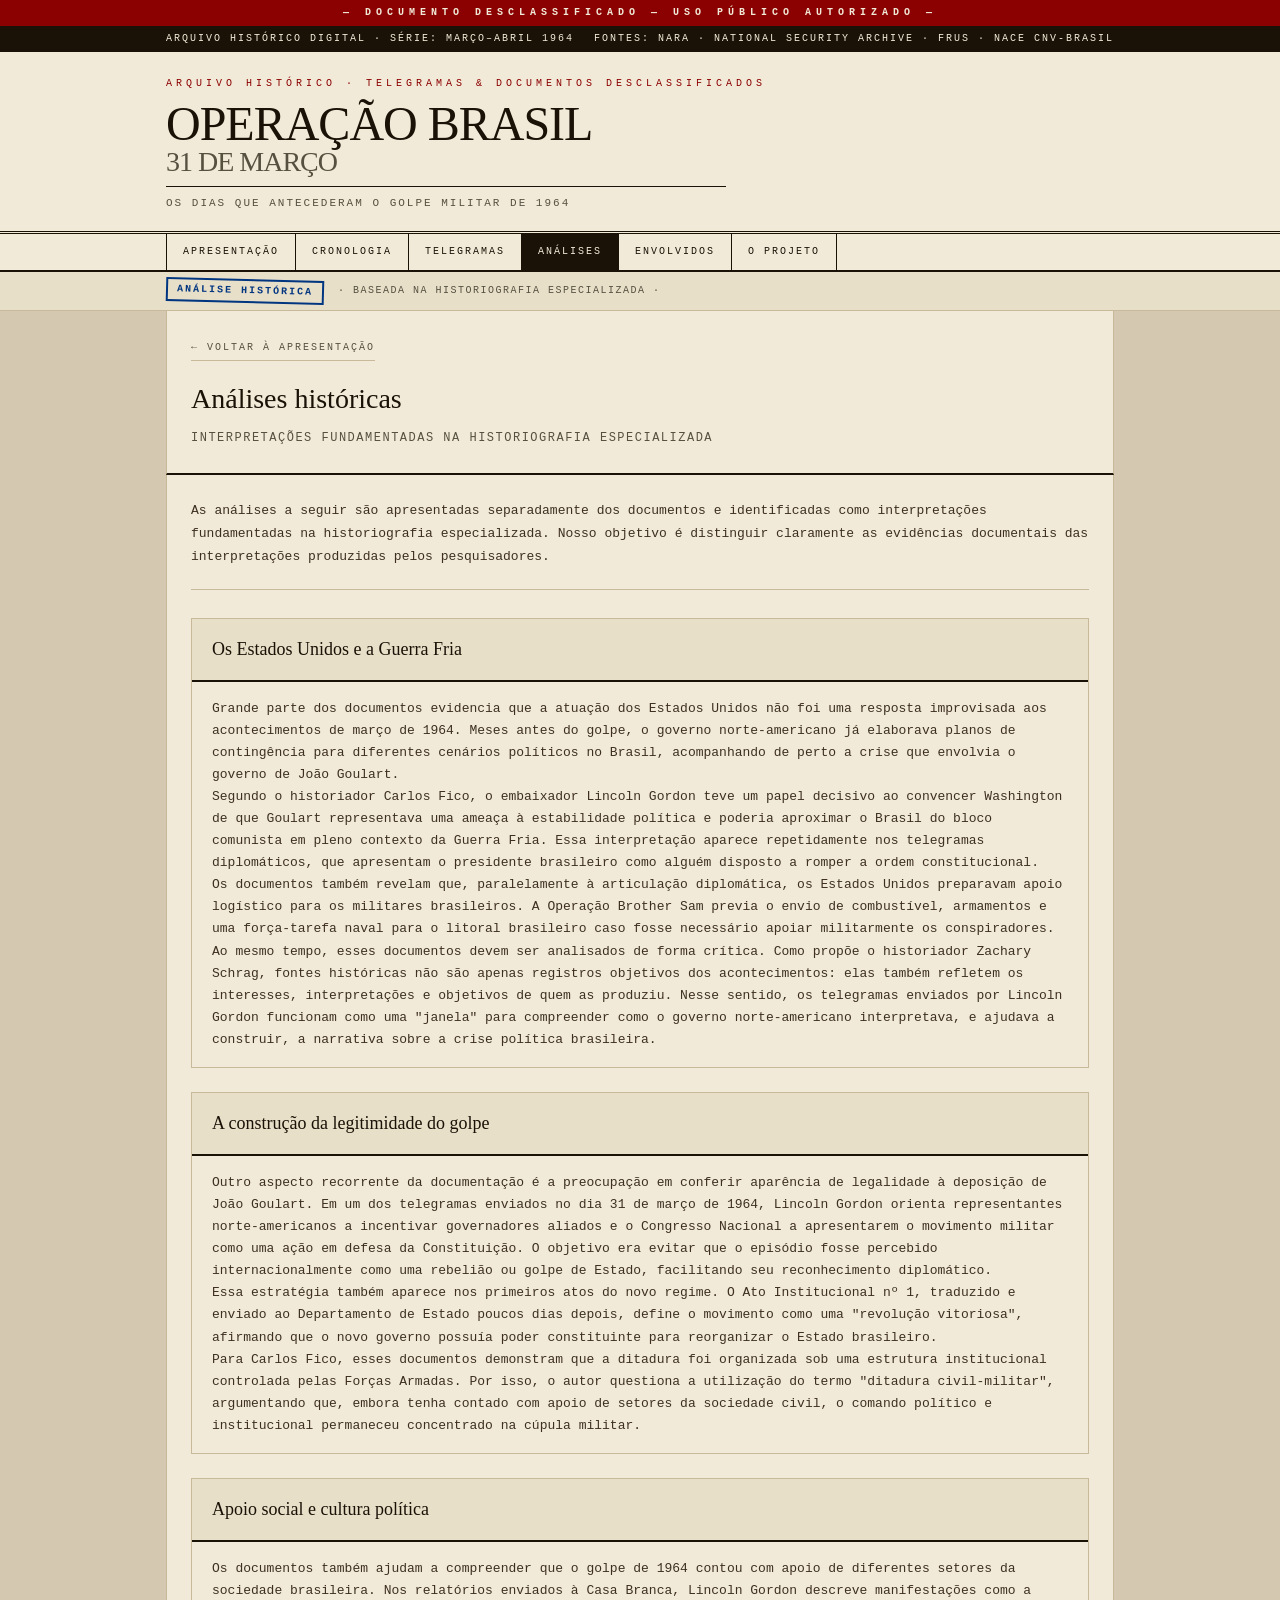
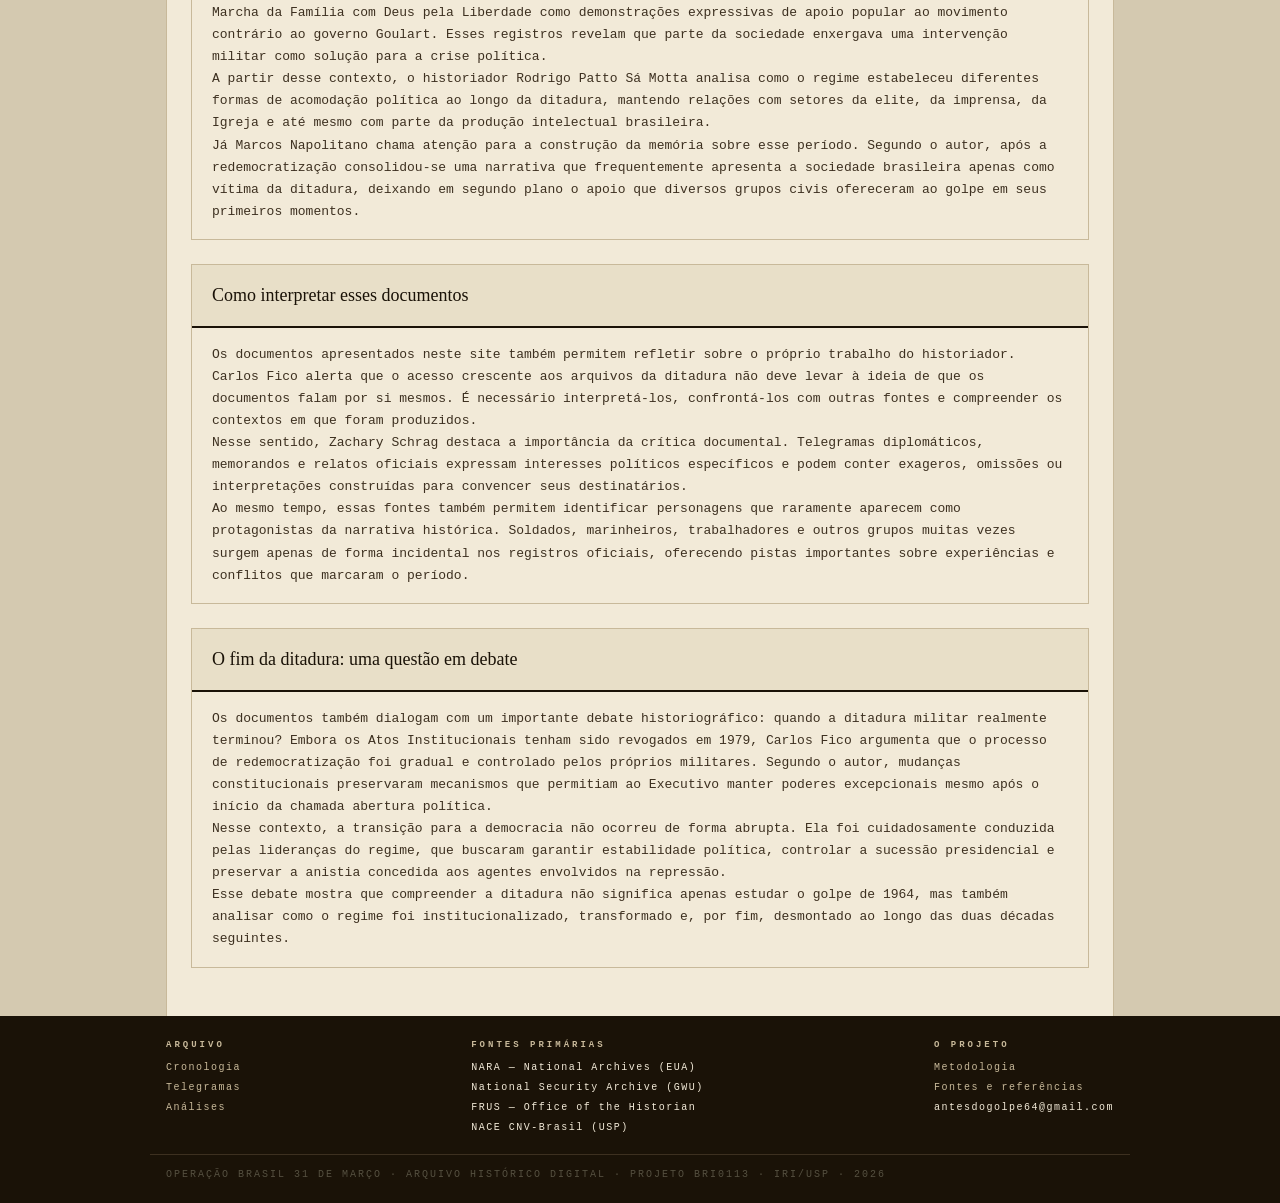
==== pages/analises.html @ 2d63143a "Add files via upload" ====
<!DOCTYPE html>
<html lang="pt-BR">
<head>
  <meta charset="UTF-8">
  <meta name="viewport" content="width=device-width, initial-scale=1.0">
  <title>Análises · Operação Brasil 31 de Março</title>
  <link rel="stylesheet" href="../css/style.css">
</head>
<body>
<div class="classify-bar">— documento desclassificado — uso público autorizado —</div>
<div class="meta-bar"><div class="container"><span>ARQUIVO HISTÓRICO DIGITAL · SÉRIE: MARÇO–ABRIL 1964</span><span>FONTES: NARA · NATIONAL SECURITY ARCHIVE · FRUS · NACE CNV-BRASIL</span></div></div>
<header class="site-header">
  <div class="container">
    <div class="header-left">
      <div class="header-eyebrow">arquivo histórico · telegramas & documentos desclassificados</div>
      <div class="site-title">OPERAÇÃO BRASIL <span>31 DE MARÇO</span></div>
      <div class="site-subtitle">OS DIAS QUE ANTECEDERAM O GOLPE MILITAR DE 1964</div>
    </div>
  </div>
</header>
<nav class="site-nav">
  <div class="container">
    <a class="nav-item" href="../index.html">Apresentação</a>
    <a class="nav-item" href="cronologia.html">Cronologia</a>
    <a class="nav-item" href="telegramas.html">Telegramas</a>
    <a class="nav-item active" href="analises.html">Análises</a>
    <a class="nav-item" href="envolvidos.html">Envolvidos</a>
    <a class="nav-item" href="sobre.html">O Projeto</a>
  </div>
</nav>
<div class="stamp-row"><div class="container"><span class="stamp azul">ANÁLISE HISTÓRICA</span><span>· BASEADA NA HISTORIOGRAFIA ESPECIALIZADA ·</span></div></div>

<div class="container">
  <div class="page-header">
    <a class="back-link" href="../index.html">← Voltar à apresentação</a>
    <h1 style="font-family:Georgia,serif;font-size:28px;font-weight:normal;margin-bottom:8px;">Análises históricas</h1>
    <p style="font-size:12px;color:var(--cinza);letter-spacing:1.5px;">INTERPRETAÇÕES FUNDAMENTADAS NA HISTORIOGRAFIA ESPECIALIZADA</p>
  </div>
  <div class="page-content">
    <p style="font-size:13px;line-height:1.8;color:var(--tinta-suave);margin-bottom:28px;border-bottom:1px solid var(--papel-borda);padding-bottom:20px;">As análises a seguir são apresentadas separadamente dos documentos e identificadas como interpretações fundamentadas na historiografia especializada. Nosso objetivo é distinguir claramente as evidências documentais das interpretações produzidas pelos pesquisadores.</p>

    <div class="telegrama-doc">
      <div class="telegrama-doc-header">
        <div style="font-family:Georgia,serif;font-size:18px;">Os Estados Unidos e a Guerra Fria</div>
      </div>
      <div class="telegrama-doc-analysis" style="border-top:none;">
        <p>Grande parte dos documentos evidencia que a atuação dos Estados Unidos não foi uma resposta improvisada aos acontecimentos de março de 1964. Meses antes do golpe, o governo norte-americano já elaborava planos de contingência para diferentes cenários políticos no Brasil, acompanhando de perto a crise que envolvia o governo de João Goulart.</p>
        <p>Segundo o historiador Carlos Fico, o embaixador Lincoln Gordon teve um papel decisivo ao convencer Washington de que Goulart representava uma ameaça à estabilidade política e poderia aproximar o Brasil do bloco comunista em pleno contexto da Guerra Fria. Essa interpretação aparece repetidamente nos telegramas diplomáticos, que apresentam o presidente brasileiro como alguém disposto a romper a ordem constitucional.</p>
        <p>Os documentos também revelam que, paralelamente à articulação diplomática, os Estados Unidos preparavam apoio logístico para os militares brasileiros. A Operação Brother Sam previa o envio de combustível, armamentos e uma força-tarefa naval para o litoral brasileiro caso fosse necessário apoiar militarmente os conspiradores.</p>
        <p>Ao mesmo tempo, esses documentos devem ser analisados de forma crítica. Como propõe o historiador Zachary Schrag, fontes históricas não são apenas registros objetivos dos acontecimentos: elas também refletem os interesses, interpretações e objetivos de quem as produziu. Nesse sentido, os telegramas enviados por Lincoln Gordon funcionam como uma "janela" para compreender como o governo norte-americano interpretava, e ajudava a construir, a narrativa sobre a crise política brasileira.</p>
      </div>
    </div>

    <div class="telegrama-doc">
      <div class="telegrama-doc-header">
        <div style="font-family:Georgia,serif;font-size:18px;">A construção da legitimidade do golpe</div>
      </div>
      <div class="telegrama-doc-analysis" style="border-top:none;">
        <p>Outro aspecto recorrente da documentação é a preocupação em conferir aparência de legalidade à deposição de João Goulart. Em um dos telegramas enviados no dia 31 de março de 1964, Lincoln Gordon orienta representantes norte-americanos a incentivar governadores aliados e o Congresso Nacional a apresentarem o movimento militar como uma ação em defesa da Constituição. O objetivo era evitar que o episódio fosse percebido internacionalmente como uma rebelião ou golpe de Estado, facilitando seu reconhecimento diplomático.</p>
        <p>Essa estratégia também aparece nos primeiros atos do novo regime. O Ato Institucional nº 1, traduzido e enviado ao Departamento de Estado poucos dias depois, define o movimento como uma "revolução vitoriosa", afirmando que o novo governo possuía poder constituinte para reorganizar o Estado brasileiro.</p>
        <p>Para Carlos Fico, esses documentos demonstram que a ditadura foi organizada sob uma estrutura institucional controlada pelas Forças Armadas. Por isso, o autor questiona a utilização do termo "ditadura civil-militar", argumentando que, embora tenha contado com apoio de setores da sociedade civil, o comando político e institucional permaneceu concentrado na cúpula militar.</p>
      </div>
    </div>

    <div class="telegrama-doc">
      <div class="telegrama-doc-header">
        <div style="font-family:Georgia,serif;font-size:18px;">Apoio social e cultura política</div>
      </div>
      <div class="telegrama-doc-analysis" style="border-top:none;">
        <p>Os documentos também ajudam a compreender que o golpe de 1964 contou com apoio de diferentes setores da sociedade brasileira. Nos relatórios enviados à Casa Branca, Lincoln Gordon descreve manifestações como a Marcha da Família com Deus pela Liberdade como demonstrações expressivas de apoio popular ao movimento contrário ao governo Goulart. Esses registros revelam que parte da sociedade enxergava uma intervenção militar como solução para a crise política.</p>
        <p>A partir desse contexto, o historiador Rodrigo Patto Sá Motta analisa como o regime estabeleceu diferentes formas de acomodação política ao longo da ditadura, mantendo relações com setores da elite, da imprensa, da Igreja e até mesmo com parte da produção intelectual brasileira.</p>
        <p>Já Marcos Napolitano chama atenção para a construção da memória sobre esse período. Segundo o autor, após a redemocratização consolidou-se uma narrativa que frequentemente apresenta a sociedade brasileira apenas como vítima da ditadura, deixando em segundo plano o apoio que diversos grupos civis ofereceram ao golpe em seus primeiros momentos.</p>
      </div>
    </div>

    <div class="telegrama-doc">
      <div class="telegrama-doc-header">
        <div style="font-family:Georgia,serif;font-size:18px;">Como interpretar esses documentos</div>
      </div>
      <div class="telegrama-doc-analysis" style="border-top:none;">
        <p>Os documentos apresentados neste site também permitem refletir sobre o próprio trabalho do historiador. Carlos Fico alerta que o acesso crescente aos arquivos da ditadura não deve levar à ideia de que os documentos falam por si mesmos. É necessário interpretá-los, confrontá-los com outras fontes e compreender os contextos em que foram produzidos.</p>
        <p>Nesse sentido, Zachary Schrag destaca a importância da crítica documental. Telegramas diplomáticos, memorandos e relatos oficiais expressam interesses políticos específicos e podem conter exageros, omissões ou interpretações construídas para convencer seus destinatários.</p>
        <p>Ao mesmo tempo, essas fontes também permitem identificar personagens que raramente aparecem como protagonistas da narrativa histórica. Soldados, marinheiros, trabalhadores e outros grupos muitas vezes surgem apenas de forma incidental nos registros oficiais, oferecendo pistas importantes sobre experiências e conflitos que marcaram o período.</p>
      </div>
    </div>

    <div class="telegrama-doc">
      <div class="telegrama-doc-header">
        <div style="font-family:Georgia,serif;font-size:18px;">O fim da ditadura: uma questão em debate</div>
      </div>
      <div class="telegrama-doc-analysis" style="border-top:none;">
        <p>Os documentos também dialogam com um importante debate historiográfico: quando a ditadura militar realmente terminou? Embora os Atos Institucionais tenham sido revogados em 1979, Carlos Fico argumenta que o processo de redemocratização foi gradual e controlado pelos próprios militares. Segundo o autor, mudanças constitucionais preservaram mecanismos que permitiam ao Executivo manter poderes excepcionais mesmo após o início da chamada abertura política.</p>
        <p>Nesse contexto, a transição para a democracia não ocorreu de forma abrupta. Ela foi cuidadosamente conduzida pelas lideranças do regime, que buscaram garantir estabilidade política, controlar a sucessão presidencial e preservar a anistia concedida aos agentes envolvidos na repressão.</p>
        <p>Esse debate mostra que compreender a ditadura não significa apenas estudar o golpe de 1964, mas também analisar como o regime foi institucionalizado, transformado e, por fim, desmontado ao longo das duas décadas seguintes.</p>
      </div>
    </div>

  </div>
</div>

<footer class="site-footer">
  <div class="container">
    <div class="footer-col"><strong>Arquivo</strong><a href="cronologia.html">Cronologia</a><br><a href="telegramas.html">Telegramas</a><br><a href="analises.html">Análises</a></div>
    <div class="footer-col"><strong>Fontes primárias</strong>NARA — National Archives (EUA)<br>National Security Archive (GWU)<br>FRUS — Office of the Historian<br>NACE CNV-Brasil (USP)</div>
    <div class="footer-col"><strong>O Projeto</strong><a href="sobre.html">Metodologia</a><br><a href="sobre.html">Fontes e referências</a><br>antesdogolpe64@gmail.com</div>
  </div>
  <div class="footer-bottom container">OPERAÇÃO BRASIL 31 DE MARÇO · ARQUIVO HISTÓRICO DIGITAL · PROJETO BRI0113 · IRI/USP · 2026</div>
</footer>
</body>
</html>
---- css/style.css ----
/* Fontes do sistema — funcionam offline */

*, *::before, *::after { box-sizing: border-box; margin: 0; padding: 0; }

:root {
  --papel: #f2ead8;
  --papel-escuro: #e8dfc8;
  --papel-borda: #c8b99a;
  --tinta: #1a1207;
  --tinta-suave: #3d3020;
  --vermelho: #8b0000;
  --azul: #003580;
  --verde: #1a4a1a;
  --cinza: #555040;
}

html { scroll-behavior: smooth; }

body {
  font-family: 'Courier New', 'Courier New', monospace;
  background: #d4c9b0;
  color: var(--tinta);
  font-size: 15px;
  line-height: 1.6;
}

a { color: inherit; text-decoration: none; }
a:hover { text-decoration: underline; }

/* ── LAYOUT ── */
.container { max-width: 980px; margin: 0 auto; padding: 0 16px; }

/* ── CLASSIFY BAR ── */
.classify-bar {
  background: var(--vermelho);
  color: var(--papel);
  text-align: center;
  font-size: 10px;
  letter-spacing: 5px;
  text-transform: uppercase;
  padding: 5px;
  font-weight: 700;
}

/* ── TOP META BAR ── */
.meta-bar {
  background: var(--tinta);
  color: var(--papel);
  padding: 5px 0;
  font-size: 10px;
  letter-spacing: 2px;
}
.meta-bar .container {
  display: flex;
  justify-content: space-between;
  align-items: center;
}
.meta-bar a { color: var(--papel-borda); }
.meta-bar a:hover { color: var(--papel); text-decoration: none; }

/* ── HEADER ── */
.site-header {
  background: var(--papel);
  border-bottom: 3px double var(--tinta);
  padding: 24px 0 18px;
}
.site-header .container {
  display: flex;
  align-items: flex-end;
  justify-content: space-between;
  gap: 24px;
}
.header-left { flex: 1; }
.header-eyebrow {
  font-size: 10px;
  letter-spacing: 4px;
  text-transform: uppercase;
  color: var(--vermelho);
  margin-bottom: 8px;
}
.site-title {
  font-family: Georgia, serif;
  font-size: 48px;
  font-weight: normal;
  line-height: 1.0;
  letter-spacing: -1px;
  color: var(--tinta);
}
.site-title span { display: block; font-size: 28px; color: var(--cinza); }
.site-subtitle {
  margin-top: 10px;
  font-size: 11px;
  letter-spacing: 2px;
  color: var(--cinza);
  border-top: 1px solid var(--tinta);
  padding-top: 8px;
  max-width: 560px;
}
.header-right {
  text-align: right;
  font-size: 10px;
  letter-spacing: 1.5px;
  color: var(--cinza);
  line-height: 1.8;
}

/* ── NAV ── */
.site-nav {
  background: var(--papel);
  border-bottom: 2px solid var(--tinta);
  position: sticky;
  top: 0;
  z-index: 100;
}
.site-nav .container { display: flex; align-items: stretch; }
.nav-item {
  padding: 10px 16px;
  font-size: 10px;
  letter-spacing: 2px;
  text-transform: uppercase;
  border-right: 1px solid var(--tinta);
  color: var(--tinta);
  white-space: nowrap;
  transition: background 0.15s, color 0.15s;
  display: flex;
  align-items: center;
}
.nav-item:hover, .nav-item.active {
  background: var(--tinta);
  color: var(--papel);
  text-decoration: none;
}
.nav-item:first-child { border-left: 1px solid var(--tinta); }

/* ── STAMP ROW ── */
.stamp-row {
  background: var(--papel-escuro);
  border-bottom: 1px solid var(--papel-borda);
  padding: 7px 0;
}
.stamp-row .container {
  display: flex;
  align-items: center;
  gap: 14px;
  font-size: 10px;
  letter-spacing: 1.5px;
  color: var(--cinza);
  flex-wrap: wrap;
}
.stamp {
  border: 2px solid var(--vermelho);
  color: var(--vermelho);
  padding: 2px 9px;
  font-size: 10px;
  letter-spacing: 2px;
  font-weight: 700;
  transform: rotate(-2deg);
  display: inline-block;
  white-space: nowrap;
  flex-shrink: 0;
}
.stamp.azul {
  border-color: var(--azul);
  color: var(--azul);
  transform: rotate(1.5deg);
}

/* ── MAIN GRID ── */
.main-grid {
  background: var(--papel);
  display: grid;
  grid-template-columns: 1fr 300px;
  border-left: 1px solid var(--papel-borda);
  border-right: 1px solid var(--papel-borda);
}

/* ── HERO ── */
.hero {
  padding: 24px;
  border-bottom: 2px solid var(--tinta);
  border-right: 1px solid var(--papel-borda);
}
.hero-kicker {
  font-size: 10px;
  letter-spacing: 3px;
  text-transform: uppercase;
  color: var(--vermelho);
  margin-bottom: 8px;
}
.hero-hed {
  font-family: Georgia, serif;
  font-size: 26px;
  font-weight: normal;
  line-height: 1.2;
  color: var(--tinta);
  margin-bottom: 12px;
}
.hero-meta {
  display: flex;
  gap: 20px;
  font-size: 10px;
  letter-spacing: 1.5px;
  color: var(--cinza);
  border-top: 1px solid var(--papel-borda);
  border-bottom: 1px solid var(--papel-borda);
  padding: 7px 0;
  flex-wrap: wrap;
}
.hero-meta strong { color: var(--tinta); }
.redacted {
  background: var(--tinta);
  color: var(--tinta);
  border-radius: 2px;
  padding: 0 4px;
  user-select: none;
  font-size: 11px;
  cursor: not-allowed;
}
.hero-img {
  width: 100%;
  height: 200px;
  background: var(--papel-escuro);
  border: 1px solid var(--papel-borda);
  margin: 14px 0;
  display: flex;
  align-items: center;
  justify-content: center;
  font-size: 10px;
  letter-spacing: 2px;
  color: var(--cinza);
  text-transform: uppercase;
  position: relative;
  overflow: hidden;
}
.hero-img::after {
  content: '';
  position: absolute;
  inset: 0;
  background: repeating-linear-gradient(45deg, transparent, transparent 10px, rgba(0,0,0,0.02) 10px, rgba(0,0,0,0.02) 11px);
}
.hero-body {
  font-size: 14px;
  line-height: 1.7;
  color: var(--tinta-suave);
  margin-top: 12px;
  font-style: italic;
}
.hero-body p + p { margin-top: 10px; }
.read-more {
  display: inline-block;
  margin-top: 12px;
  font-size: 10px;
  letter-spacing: 2px;
  text-transform: uppercase;
  color: var(--vermelho);
  border-bottom: 1px solid var(--vermelho);
  padding-bottom: 1px;
}
.read-more:hover { text-decoration: none; color: var(--tinta); border-color: var(--tinta); }

/* ── ARTICLE LIST ── */
.article-list { border-right: 1px solid var(--papel-borda); }
.section-label {
  padding: 8px 24px;
  font-size: 9px;
  letter-spacing: 4px;
  text-transform: uppercase;
  color: var(--cinza);
  background: var(--papel-escuro);
  border-bottom: 1px solid var(--papel-borda);
  border-top: 1px solid var(--papel-borda);
}
.article-card {
  padding: 16px 24px;
  border-bottom: 1px solid var(--papel-borda);
  transition: background 0.1s;
  display: block;
}
.article-card:hover { background: var(--papel-escuro); text-decoration: none; }
.article-date {
  font-size: 10px;
  letter-spacing: 2px;
  color: var(--cinza);
  margin-bottom: 5px;
  text-transform: uppercase;
}
.article-hed {
  font-family: Georgia, serif;
  font-size: 16px;
  font-weight: normal;
  line-height: 1.3;
  color: var(--tinta);
  margin-bottom: 6px;
}
.article-deck {
  font-size: 12px;
  color: var(--tinta-suave);
  line-height: 1.5;
  margin-bottom: 8px;
}
.tag {
  display: inline-block;
  font-size: 9px;
  letter-spacing: 2px;
  text-transform: uppercase;
  border: 1px solid;
  padding: 2px 7px;
  margin-top: 2px;
}
.tag-telegrama { color: var(--vermelho); border-color: var(--vermelho); }
.tag-analise { color: var(--azul); border-color: var(--azul); }
.tag-cronologia { color: var(--verde); border-color: var(--verde); }
.tag-foto { color: #6b4c00; border-color: #6b4c00; }
.tag-documento { color: #4a0060; border-color: #4a0060; }

/* ── SIDEBAR ── */
.sidebar { padding: 0; background: var(--papel); }
.sidebar-block { padding: 16px; border-bottom: 1px solid var(--papel-borda); }
.sidebar-label {
  font-size: 9px;
  letter-spacing: 3px;
  text-transform: uppercase;
  color: var(--cinza);
  border-bottom: 1px solid var(--papel-borda);
  padding-bottom: 8px;
  margin-bottom: 10px;
}

/* Search */
.search-form { display: flex; }
.search-form input {
  flex: 1;
  font-family: 'Courier New', monospace;
  font-size: 11px;
  padding: 7px 10px;
  border: 1px solid var(--tinta);
  border-right: none;
  background: var(--papel);
  color: var(--tinta);
  outline: none;
  letter-spacing: 1px;
}
.search-form input:focus { background: #fff; }
.search-form button {
  font-family: 'Courier New', monospace;
  font-size: 10px;
  letter-spacing: 2px;
  padding: 7px 12px;
  border: 1px solid var(--tinta);
  background: var(--tinta);
  color: var(--papel);
  cursor: pointer;
  text-transform: uppercase;
}
.search-form button:hover { background: var(--vermelho); border-color: var(--vermelho); }

/* Timeline */
.tl-item {
  display: flex;
  gap: 10px;
  margin-bottom: 10px;
  font-size: 12px;
}
.tl-date {
  font-weight: 700;
  color: var(--vermelho);
  white-space: nowrap;
  font-size: 11px;
  min-width: 55px;
  padding-top: 1px;
}
.tl-text { color: var(--tinta-suave); line-height: 1.4; }

/* Doc items */
.doc-item {
  font-size: 11px;
  padding: 8px 0;
  border-bottom: 1px dashed var(--papel-borda);
  line-height: 1.5;
  color: var(--tinta-suave);
}
.doc-item:last-child { border-bottom: none; }
.doc-id {
  display: block;
  font-size: 10px;
  color: var(--vermelho);
  letter-spacing: 1.5px;
  margin-bottom: 2px;
  font-weight: 700;
}
.doc-item a:hover .doc-id { color: var(--tinta); }

/* Personagens */
.personagem-item {
  display: flex;
  gap: 10px;
  padding: 8px 0;
  border-bottom: 1px dashed var(--papel-borda);
  font-size: 12px;
  align-items: flex-start;
}
.personagem-item:last-child { border-bottom: none; }
.personagem-inicial {
  width: 36px;
  height: 36px;
  border: 1px solid var(--papel-borda);
  display: flex;
  align-items: center;
  justify-content: center;
  font-size: 13px;
  font-weight: 700;
  color: var(--cinza);
  flex-shrink: 0;
  background: var(--papel-escuro);
}
.personagem-nome { font-weight: 700; color: var(--tinta); font-size: 12px; }
.personagem-cargo { color: var(--cinza); font-size: 11px; }

/* ── FOOTER ── */
.site-footer {
  background: var(--tinta);
  color: var(--papel);
  padding: 20px 0;
  font-size: 10px;
  letter-spacing: 1.5px;
  margin-top: 0;
}
.site-footer .container {
  display: flex;
  justify-content: space-between;
  align-items: flex-start;
  gap: 24px;
  flex-wrap: wrap;
}
.footer-col { line-height: 2; }
.footer-col strong {
  display: block;
  margin-bottom: 4px;
  color: var(--papel-borda);
  letter-spacing: 3px;
  font-size: 9px;
  text-transform: uppercase;
}
.footer-col a { color: var(--papel-borda); }
.footer-col a:hover { color: var(--papel); text-decoration: none; }
.footer-bottom {
  border-top: 1px solid var(--tinta-suave);
  margin-top: 16px;
  padding-top: 12px;
  text-align: center;
  color: var(--cinza);
  font-size: 10px;
  letter-spacing: 2px;
}

/* ── PÁGINA INTERNA ── */
.page-header {
  background: var(--papel);
  border-bottom: 2px solid var(--tinta);
  border-left: 1px solid var(--papel-borda);
  border-right: 1px solid var(--papel-borda);
  padding: 24px;
}
.page-content {
  background: var(--papel);
  border-left: 1px solid var(--papel-borda);
  border-right: 1px solid var(--papel-borda);
  padding: 24px;
  min-height: 60vh;
}

/* ── TELEGRAMA PAGE ── */
.telegrama-doc {
  border: 1px solid var(--papel-borda);
  margin-bottom: 24px;
}
.telegrama-doc-header {
  background: var(--papel-escuro);
  border-bottom: 2px solid var(--tinta);
  padding: 16px 20px;
}
.telegrama-doc-grid {
  display: grid;
  grid-template-columns: 1fr 1fr;
  gap: 8px;
  font-size: 12px;
  margin-top: 10px;
}
.telegrama-doc-field strong {
  display: block;
  font-size: 9px;
  letter-spacing: 2px;
  text-transform: uppercase;
  color: var(--cinza);
  margin-bottom: 2px;
}
.telegrama-doc-body {
  padding: 20px;
  font-size: 13px;
  line-height: 1.8;
  white-space: pre-wrap;
  border-bottom: 1px solid var(--papel-borda);
}
.telegrama-doc-analysis {
  padding: 16px 20px;
  font-size: 13px;
  line-height: 1.7;
  color: var(--tinta-suave);
  border-top: 2px solid var(--tinta);
}
.telegrama-doc-analysis h3 {
  font-family: Georgia, serif;
  font-size: 15px;
  font-weight: normal;
  margin-bottom: 10px;
  color: var(--tinta);
}

/* ── CRONOLOGIA PAGE ── */
.cronologia-entry {
  display: grid;
  grid-template-columns: 120px 1fr;
  gap: 0;
  border-bottom: 1px solid var(--papel-borda);
}
.cronologia-entry:last-child { border-bottom: none; }
.cronologia-data {
  padding: 16px;
  border-right: 2px solid var(--vermelho);
  font-size: 11px;
  font-weight: 700;
  color: var(--vermelho);
  letter-spacing: 1.5px;
  line-height: 1.5;
}
.cronologia-data span {
  display: block;
  font-weight: normal;
  color: var(--cinza);
  font-size: 10px;
}
.cronologia-content { padding: 16px; }
.cronologia-content h3 {
  font-family: Georgia, serif;
  font-size: 17px;
  font-weight: normal;
  margin-bottom: 6px;
}
.cronologia-content p { font-size: 13px; color: var(--tinta-suave); line-height: 1.6; }
.cronologia-content .tag { margin-top: 8px; }

/* ── BACK LINK ── */
.back-link {
  display: inline-block;
  font-size: 10px;
  letter-spacing: 2px;
  text-transform: uppercase;
  color: var(--cinza);
  margin-bottom: 16px;
  padding: 4px 0;
  border-bottom: 1px solid var(--papel-borda);
}
.back-link:hover { color: var(--tinta); border-color: var(--tinta); text-decoration: none; }

/* ── RESPONSIVE ── */
@media (max-width: 720px) {
  .main-grid { grid-template-columns: 1fr; }
  .sidebar { border-top: 2px solid var(--tinta); }
  .site-title { font-size: 34px; }
  .site-title span { font-size: 22px; }
  .header-right { display: none; }
  .nav-item { padding: 10px 10px; font-size: 9px; letter-spacing: 1px; }
  .hero-hed { font-size: 20px; }
  .meta-bar .container { flex-direction: column; gap: 4px; text-align: center; }
  .site-footer .container { flex-direction: column; }
  .cronologia-entry { grid-template-columns: 90px 1fr; }
  .telegrama-doc-grid { grid-template-columns: 1fr; }
  .site-header .container { flex-direction: column; }
}
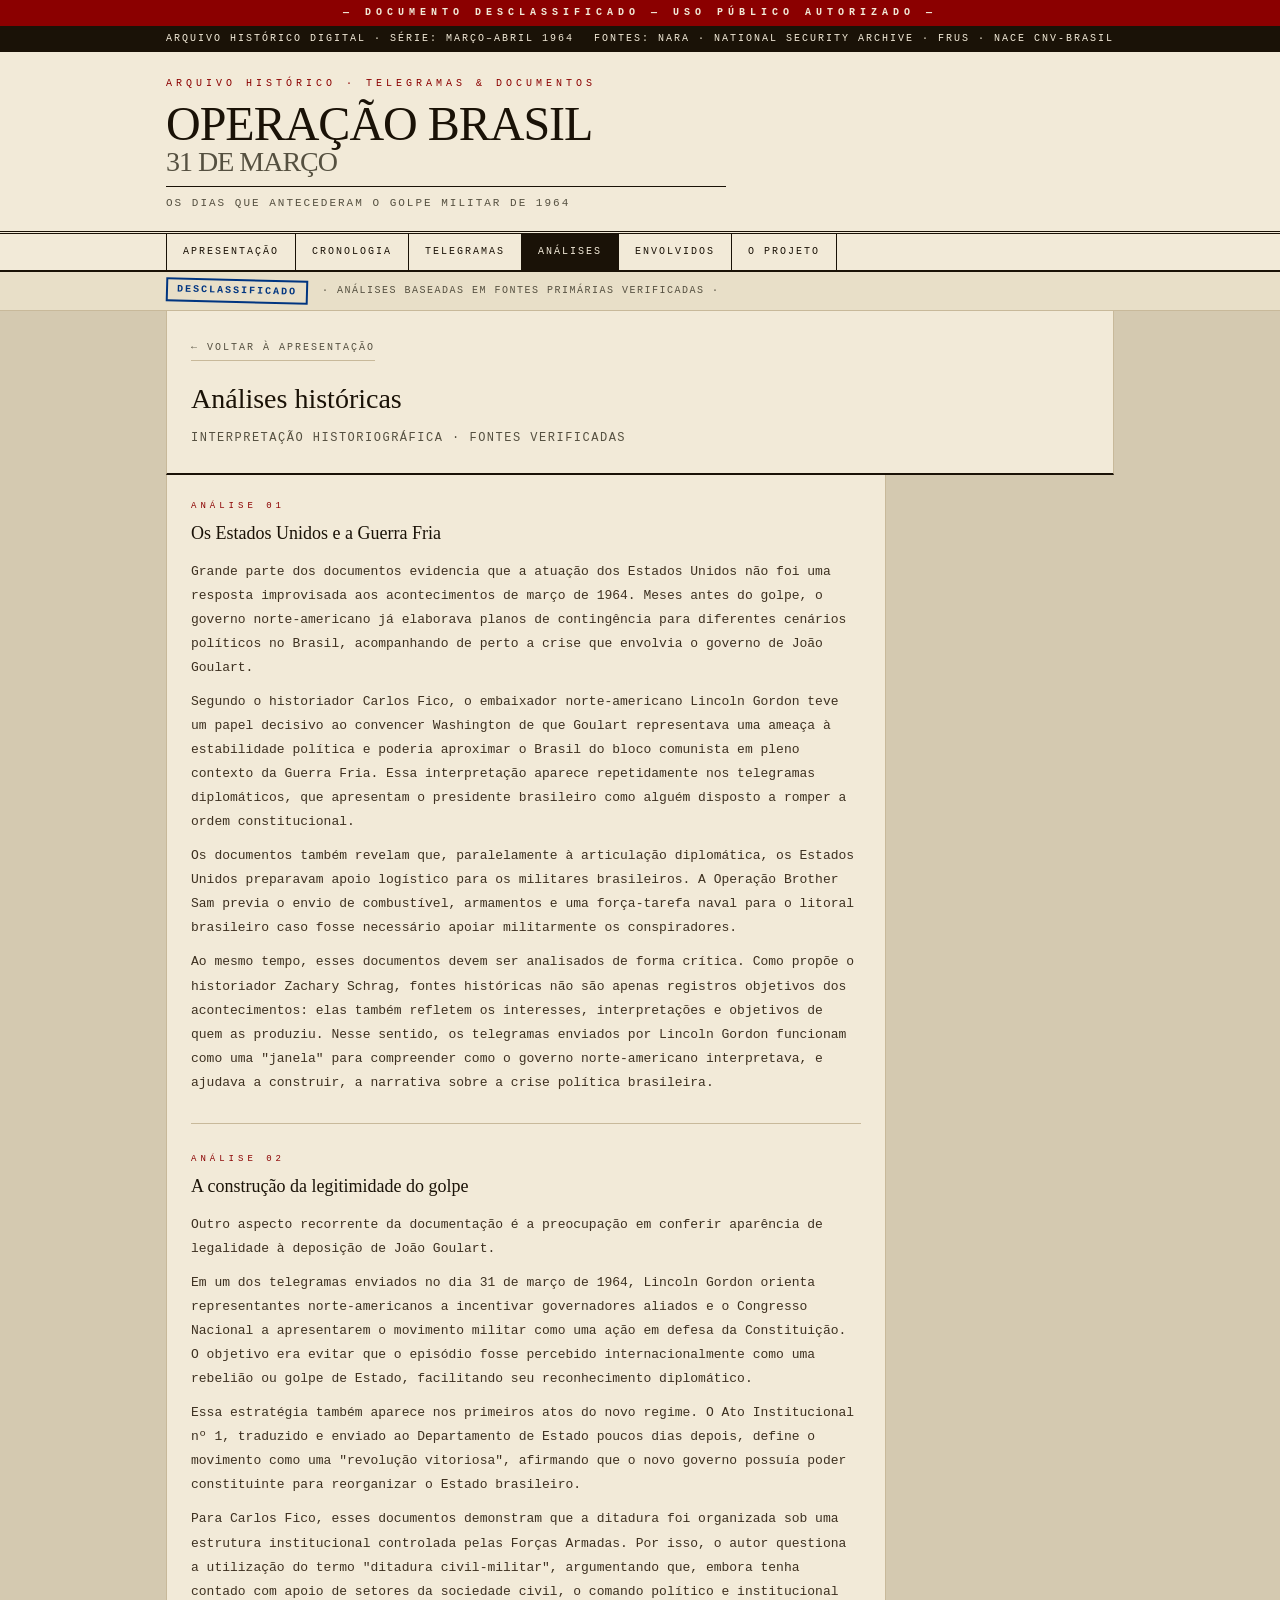
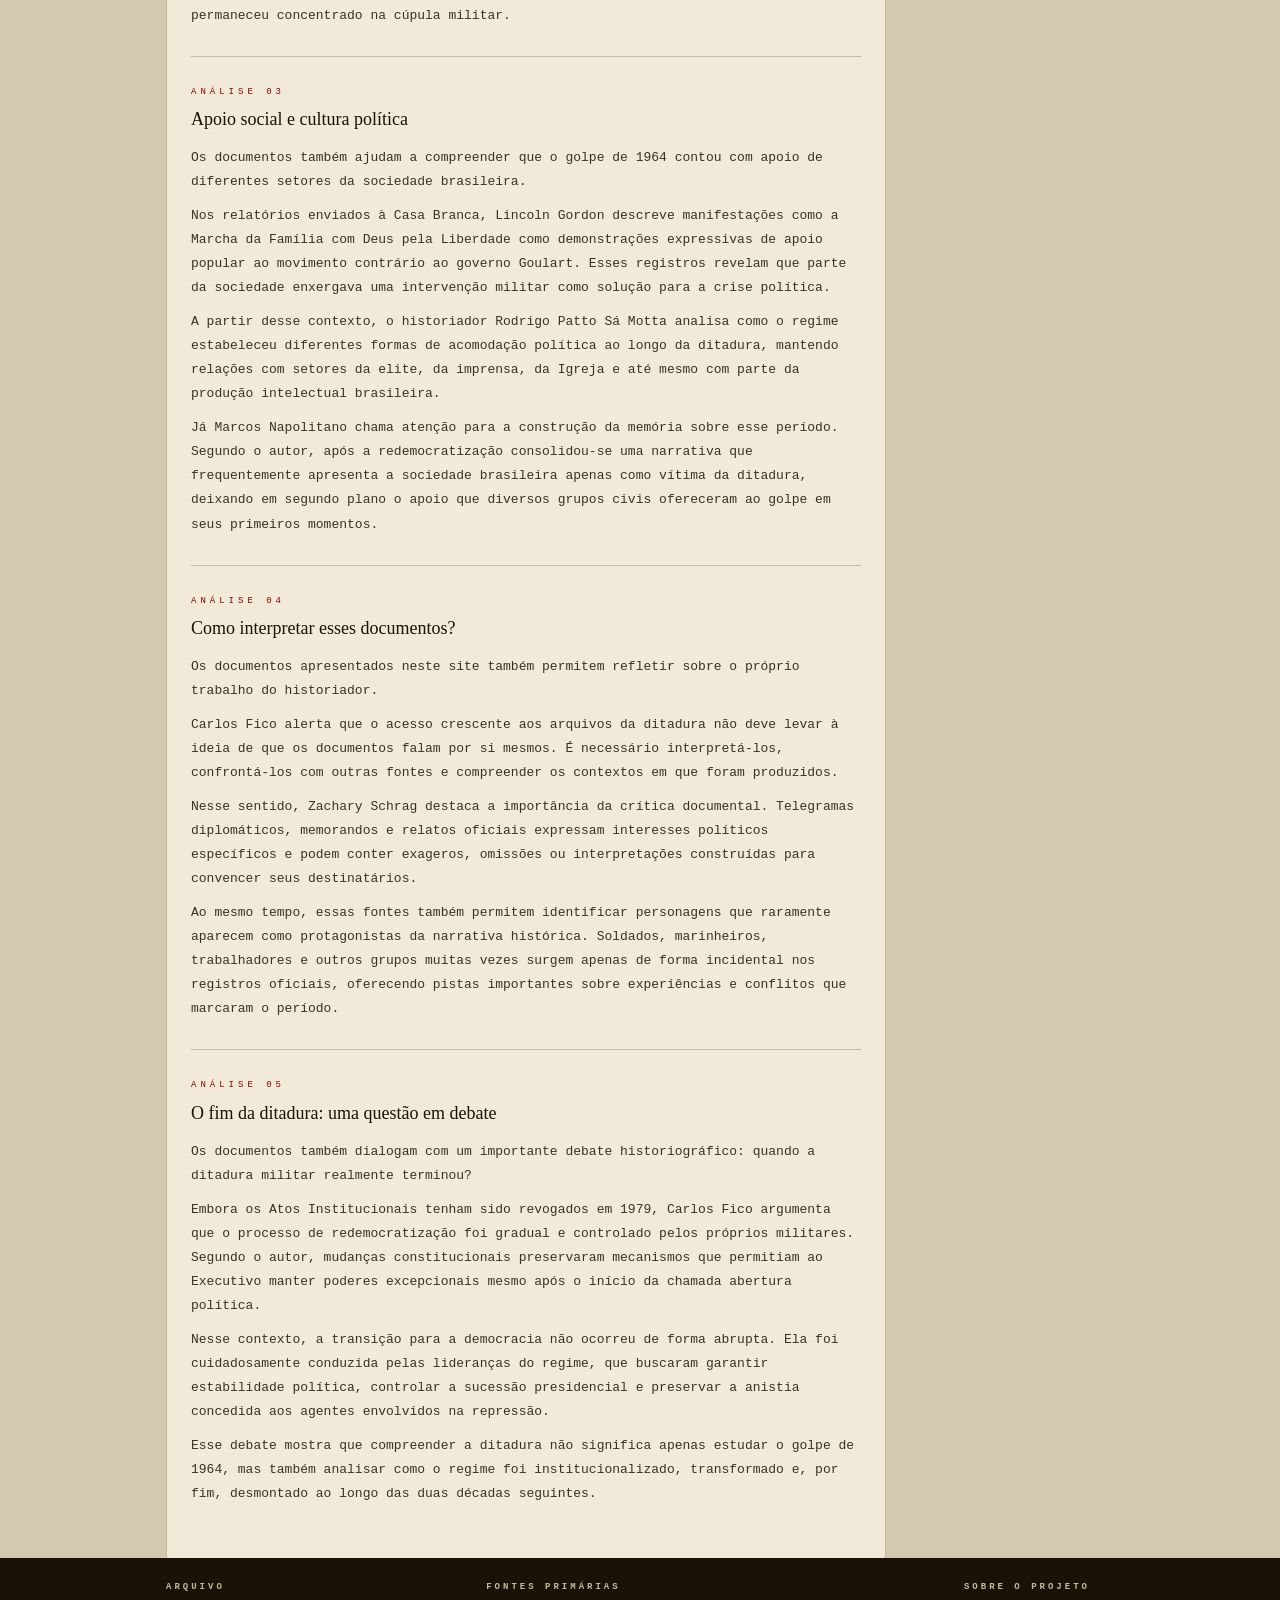
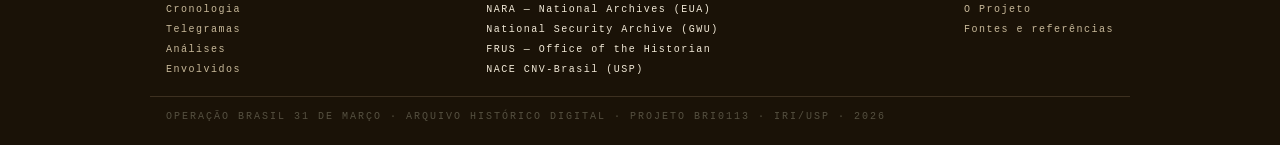
==== commit 8bc16341: "Add files via upload" ====
--- a/pages/analises.html
+++ b/pages/analises.html
@@ -7,17 +7,25 @@
   <link rel="stylesheet" href="../css/style.css">
 </head>
 <body>
+
 <div class="classify-bar">— documento desclassificado — uso público autorizado —</div>
-<div class="meta-bar"><div class="container"><span>ARQUIVO HISTÓRICO DIGITAL · SÉRIE: MARÇO–ABRIL 1964</span><span>FONTES: NARA · NATIONAL SECURITY ARCHIVE · FRUS · NACE CNV-BRASIL</span></div></div>
+<div class="meta-bar">
+  <div class="container">
+    <span>ARQUIVO HISTÓRICO DIGITAL · SÉRIE: MARÇO–ABRIL 1964</span>
+    <span>FONTES: NARA · NATIONAL SECURITY ARCHIVE · FRUS · NACE CNV-BRASIL</span>
+  </div>
+</div>
+
 <header class="site-header">
   <div class="container">
     <div class="header-left">
-      <div class="header-eyebrow">arquivo histórico · telegramas & documentos desclassificados</div>
+      <div class="header-eyebrow">arquivo histórico · telegramas & documentos</div>
       <div class="site-title">OPERAÇÃO BRASIL <span>31 DE MARÇO</span></div>
       <div class="site-subtitle">OS DIAS QUE ANTECEDERAM O GOLPE MILITAR DE 1964</div>
     </div>
   </div>
 </header>
+
 <nav class="site-nav">
   <div class="container">
     <a class="nav-item" href="../index.html">Apresentação</a>
@@ -28,71 +36,66 @@
     <a class="nav-item" href="sobre.html">O Projeto</a>
   </div>
 </nav>
-<div class="stamp-row"><div class="container"><span class="stamp azul">ANÁLISE HISTÓRICA</span><span>· BASEADA NA HISTORIOGRAFIA ESPECIALIZADA ·</span></div></div>
+
+<div class="stamp-row">
+  <div class="container">
+    <span class="stamp azul">DESCLASSIFICADO</span>
+    <span>· ANÁLISES BASEADAS EM FONTES PRIMÁRIAS VERIFICADAS ·</span>
+  </div>
+</div>
 
 <div class="container">
   <div class="page-header">
     <a class="back-link" href="../index.html">← Voltar à apresentação</a>
-    <h1 style="font-family:Georgia,serif;font-size:28px;font-weight:normal;margin-bottom:8px;">Análises históricas</h1>
-    <p style="font-size:12px;color:var(--cinza);letter-spacing:1.5px;">INTERPRETAÇÕES FUNDAMENTADAS NA HISTORIOGRAFIA ESPECIALIZADA</p>
+    <h1 style="font-family:Georgia,serif; font-size:28px; font-weight:normal; margin-bottom:8px;">Análises históricas</h1>
+    <p style="font-size:12px; color:var(--cinza); letter-spacing:1.5px;">INTERPRETAÇÃO HISTORIOGRÁFICA · FONTES VERIFICADAS</p>
   </div>
-  <div class="page-content">
-    <p style="font-size:13px;line-height:1.8;color:var(--tinta-suave);margin-bottom:28px;border-bottom:1px solid var(--papel-borda);padding-bottom:20px;">As análises a seguir são apresentadas separadamente dos documentos e identificadas como interpretações fundamentadas na historiografia especializada. Nosso objetivo é distinguir claramente as evidências documentais das interpretações produzidas pelos pesquisadores.</p>
 
-    <div class="telegrama-doc">
-      <div class="telegrama-doc-header">
-        <div style="font-family:Georgia,serif;font-size:18px;">Os Estados Unidos e a Guerra Fria</div>
-      </div>
-      <div class="telegrama-doc-analysis" style="border-top:none;">
-        <p>Grande parte dos documentos evidencia que a atuação dos Estados Unidos não foi uma resposta improvisada aos acontecimentos de março de 1964. Meses antes do golpe, o governo norte-americano já elaborava planos de contingência para diferentes cenários políticos no Brasil, acompanhando de perto a crise que envolvia o governo de João Goulart.</p>
-        <p>Segundo o historiador Carlos Fico, o embaixador Lincoln Gordon teve um papel decisivo ao convencer Washington de que Goulart representava uma ameaça à estabilidade política e poderia aproximar o Brasil do bloco comunista em pleno contexto da Guerra Fria. Essa interpretação aparece repetidamente nos telegramas diplomáticos, que apresentam o presidente brasileiro como alguém disposto a romper a ordem constitucional.</p>
-        <p>Os documentos também revelam que, paralelamente à articulação diplomática, os Estados Unidos preparavam apoio logístico para os militares brasileiros. A Operação Brother Sam previa o envio de combustível, armamentos e uma força-tarefa naval para o litoral brasileiro caso fosse necessário apoiar militarmente os conspiradores.</p>
-        <p>Ao mesmo tempo, esses documentos devem ser analisados de forma crítica. Como propõe o historiador Zachary Schrag, fontes históricas não são apenas registros objetivos dos acontecimentos: elas também refletem os interesses, interpretações e objetivos de quem as produziu. Nesse sentido, os telegramas enviados por Lincoln Gordon funcionam como uma "janela" para compreender como o governo norte-americano interpretava, e ajudava a construir, a narrativa sobre a crise política brasileira.</p>
-      </div>
+  <div class="page-content" style="max-width:720px;">
+
+    <div class="sobre-section">
+      <div class="sobre-section-label">Análise 01</div>
+      <h2>Os Estados Unidos e a Guerra Fria</h2>
+      <p>Grande parte dos documentos evidencia que a atuação dos Estados Unidos não foi uma resposta improvisada aos acontecimentos de março de 1964. Meses antes do golpe, o governo norte-americano já elaborava planos de contingência para diferentes cenários políticos no Brasil, acompanhando de perto a crise que envolvia o governo de João Goulart.</p>
+      <p>Segundo o historiador Carlos Fico, o embaixador norte-americano Lincoln Gordon teve um papel decisivo ao convencer Washington de que Goulart representava uma ameaça à estabilidade política e poderia aproximar o Brasil do bloco comunista em pleno contexto da Guerra Fria. Essa interpretação aparece repetidamente nos telegramas diplomáticos, que apresentam o presidente brasileiro como alguém disposto a romper a ordem constitucional.</p>
+      <p>Os documentos também revelam que, paralelamente à articulação diplomática, os Estados Unidos preparavam apoio logístico para os militares brasileiros. A Operação Brother Sam previa o envio de combustível, armamentos e uma força-tarefa naval para o litoral brasileiro caso fosse necessário apoiar militarmente os conspiradores.</p>
+      <p>Ao mesmo tempo, esses documentos devem ser analisados de forma crítica. Como propõe o historiador Zachary Schrag, fontes históricas não são apenas registros objetivos dos acontecimentos: elas também refletem os interesses, interpretações e objetivos de quem as produziu. Nesse sentido, os telegramas enviados por Lincoln Gordon funcionam como uma "janela" para compreender como o governo norte-americano interpretava, e ajudava a construir, a narrativa sobre a crise política brasileira.</p>
     </div>
 
-    <div class="telegrama-doc">
-      <div class="telegrama-doc-header">
-        <div style="font-family:Georgia,serif;font-size:18px;">A construção da legitimidade do golpe</div>
-      </div>
-      <div class="telegrama-doc-analysis" style="border-top:none;">
-        <p>Outro aspecto recorrente da documentação é a preocupação em conferir aparência de legalidade à deposição de João Goulart. Em um dos telegramas enviados no dia 31 de março de 1964, Lincoln Gordon orienta representantes norte-americanos a incentivar governadores aliados e o Congresso Nacional a apresentarem o movimento militar como uma ação em defesa da Constituição. O objetivo era evitar que o episódio fosse percebido internacionalmente como uma rebelião ou golpe de Estado, facilitando seu reconhecimento diplomático.</p>
-        <p>Essa estratégia também aparece nos primeiros atos do novo regime. O Ato Institucional nº 1, traduzido e enviado ao Departamento de Estado poucos dias depois, define o movimento como uma "revolução vitoriosa", afirmando que o novo governo possuía poder constituinte para reorganizar o Estado brasileiro.</p>
-        <p>Para Carlos Fico, esses documentos demonstram que a ditadura foi organizada sob uma estrutura institucional controlada pelas Forças Armadas. Por isso, o autor questiona a utilização do termo "ditadura civil-militar", argumentando que, embora tenha contado com apoio de setores da sociedade civil, o comando político e institucional permaneceu concentrado na cúpula militar.</p>
-      </div>
+    <div class="sobre-section">
+      <div class="sobre-section-label">Análise 02</div>
+      <h2>A construção da legitimidade do golpe</h2>
+      <p>Outro aspecto recorrente da documentação é a preocupação em conferir aparência de legalidade à deposição de João Goulart.</p>
+      <p>Em um dos telegramas enviados no dia 31 de março de 1964, Lincoln Gordon orienta representantes norte-americanos a incentivar governadores aliados e o Congresso Nacional a apresentarem o movimento militar como uma ação em defesa da Constituição. O objetivo era evitar que o episódio fosse percebido internacionalmente como uma rebelião ou golpe de Estado, facilitando seu reconhecimento diplomático.</p>
+      <p>Essa estratégia também aparece nos primeiros atos do novo regime. O Ato Institucional nº 1, traduzido e enviado ao Departamento de Estado poucos dias depois, define o movimento como uma "revolução vitoriosa", afirmando que o novo governo possuía poder constituinte para reorganizar o Estado brasileiro.</p>
+      <p>Para Carlos Fico, esses documentos demonstram que a ditadura foi organizada sob uma estrutura institucional controlada pelas Forças Armadas. Por isso, o autor questiona a utilização do termo "ditadura civil-militar", argumentando que, embora tenha contado com apoio de setores da sociedade civil, o comando político e institucional permaneceu concentrado na cúpula militar.</p>
     </div>
 
-    <div class="telegrama-doc">
-      <div class="telegrama-doc-header">
-        <div style="font-family:Georgia,serif;font-size:18px;">Apoio social e cultura política</div>
-      </div>
-      <div class="telegrama-doc-analysis" style="border-top:none;">
-        <p>Os documentos também ajudam a compreender que o golpe de 1964 contou com apoio de diferentes setores da sociedade brasileira. Nos relatórios enviados à Casa Branca, Lincoln Gordon descreve manifestações como a Marcha da Família com Deus pela Liberdade como demonstrações expressivas de apoio popular ao movimento contrário ao governo Goulart. Esses registros revelam que parte da sociedade enxergava uma intervenção militar como solução para a crise política.</p>
-        <p>A partir desse contexto, o historiador Rodrigo Patto Sá Motta analisa como o regime estabeleceu diferentes formas de acomodação política ao longo da ditadura, mantendo relações com setores da elite, da imprensa, da Igreja e até mesmo com parte da produção intelectual brasileira.</p>
-        <p>Já Marcos Napolitano chama atenção para a construção da memória sobre esse período. Segundo o autor, após a redemocratização consolidou-se uma narrativa que frequentemente apresenta a sociedade brasileira apenas como vítima da ditadura, deixando em segundo plano o apoio que diversos grupos civis ofereceram ao golpe em seus primeiros momentos.</p>
-      </div>
+    <div class="sobre-section">
+      <div class="sobre-section-label">Análise 03</div>
+      <h2>Apoio social e cultura política</h2>
+      <p>Os documentos também ajudam a compreender que o golpe de 1964 contou com apoio de diferentes setores da sociedade brasileira.</p>
+      <p>Nos relatórios enviados à Casa Branca, Lincoln Gordon descreve manifestações como a Marcha da Família com Deus pela Liberdade como demonstrações expressivas de apoio popular ao movimento contrário ao governo Goulart. Esses registros revelam que parte da sociedade enxergava uma intervenção militar como solução para a crise política.</p>
+      <p>A partir desse contexto, o historiador Rodrigo Patto Sá Motta analisa como o regime estabeleceu diferentes formas de acomodação política ao longo da ditadura, mantendo relações com setores da elite, da imprensa, da Igreja e até mesmo com parte da produção intelectual brasileira.</p>
+      <p>Já Marcos Napolitano chama atenção para a construção da memória sobre esse período. Segundo o autor, após a redemocratização consolidou-se uma narrativa que frequentemente apresenta a sociedade brasileira apenas como vítima da ditadura, deixando em segundo plano o apoio que diversos grupos civis ofereceram ao golpe em seus primeiros momentos.</p>
     </div>
 
-    <div class="telegrama-doc">
-      <div class="telegrama-doc-header">
-        <div style="font-family:Georgia,serif;font-size:18px;">Como interpretar esses documentos</div>
-      </div>
-      <div class="telegrama-doc-analysis" style="border-top:none;">
-        <p>Os documentos apresentados neste site também permitem refletir sobre o próprio trabalho do historiador. Carlos Fico alerta que o acesso crescente aos arquivos da ditadura não deve levar à ideia de que os documentos falam por si mesmos. É necessário interpretá-los, confrontá-los com outras fontes e compreender os contextos em que foram produzidos.</p>
-        <p>Nesse sentido, Zachary Schrag destaca a importância da crítica documental. Telegramas diplomáticos, memorandos e relatos oficiais expressam interesses políticos específicos e podem conter exageros, omissões ou interpretações construídas para convencer seus destinatários.</p>
-        <p>Ao mesmo tempo, essas fontes também permitem identificar personagens que raramente aparecem como protagonistas da narrativa histórica. Soldados, marinheiros, trabalhadores e outros grupos muitas vezes surgem apenas de forma incidental nos registros oficiais, oferecendo pistas importantes sobre experiências e conflitos que marcaram o período.</p>
-      </div>
+    <div class="sobre-section">
+      <div class="sobre-section-label">Análise 04</div>
+      <h2>Como interpretar esses documentos?</h2>
+      <p>Os documentos apresentados neste site também permitem refletir sobre o próprio trabalho do historiador.</p>
+      <p>Carlos Fico alerta que o acesso crescente aos arquivos da ditadura não deve levar à ideia de que os documentos falam por si mesmos. É necessário interpretá-los, confrontá-los com outras fontes e compreender os contextos em que foram produzidos.</p>
+      <p>Nesse sentido, Zachary Schrag destaca a importância da crítica documental. Telegramas diplomáticos, memorandos e relatos oficiais expressam interesses políticos específicos e podem conter exageros, omissões ou interpretações construídas para convencer seus destinatários.</p>
+      <p>Ao mesmo tempo, essas fontes também permitem identificar personagens que raramente aparecem como protagonistas da narrativa histórica. Soldados, marinheiros, trabalhadores e outros grupos muitas vezes surgem apenas de forma incidental nos registros oficiais, oferecendo pistas importantes sobre experiências e conflitos que marcaram o período.</p>
     </div>
 
-    <div class="telegrama-doc">
-      <div class="telegrama-doc-header">
-        <div style="font-family:Georgia,serif;font-size:18px;">O fim da ditadura: uma questão em debate</div>
-      </div>
-      <div class="telegrama-doc-analysis" style="border-top:none;">
-        <p>Os documentos também dialogam com um importante debate historiográfico: quando a ditadura militar realmente terminou? Embora os Atos Institucionais tenham sido revogados em 1979, Carlos Fico argumenta que o processo de redemocratização foi gradual e controlado pelos próprios militares. Segundo o autor, mudanças constitucionais preservaram mecanismos que permitiam ao Executivo manter poderes excepcionais mesmo após o início da chamada abertura política.</p>
-        <p>Nesse contexto, a transição para a democracia não ocorreu de forma abrupta. Ela foi cuidadosamente conduzida pelas lideranças do regime, que buscaram garantir estabilidade política, controlar a sucessão presidencial e preservar a anistia concedida aos agentes envolvidos na repressão.</p>
-        <p>Esse debate mostra que compreender a ditadura não significa apenas estudar o golpe de 1964, mas também analisar como o regime foi institucionalizado, transformado e, por fim, desmontado ao longo das duas décadas seguintes.</p>
-      </div>
+    <div class="sobre-section" style="border-bottom:none; margin-bottom:0;">
+      <div class="sobre-section-label">Análise 05</div>
+      <h2>O fim da ditadura: uma questão em debate</h2>
+      <p>Os documentos também dialogam com um importante debate historiográfico: quando a ditadura militar realmente terminou?</p>
+      <p>Embora os Atos Institucionais tenham sido revogados em 1979, Carlos Fico argumenta que o processo de redemocratização foi gradual e controlado pelos próprios militares. Segundo o autor, mudanças constitucionais preservaram mecanismos que permitiam ao Executivo manter poderes excepcionais mesmo após o início da chamada abertura política.</p>
+      <p>Nesse contexto, a transição para a democracia não ocorreu de forma abrupta. Ela foi cuidadosamente conduzida pelas lideranças do regime, que buscaram garantir estabilidade política, controlar a sucessão presidencial e preservar a anistia concedida aos agentes envolvidos na repressão.</p>
+      <p>Esse debate mostra que compreender a ditadura não significa apenas estudar o golpe de 1964, mas também analisar como o regime foi institucionalizado, transformado e, por fim, desmontado ao longo das duas décadas seguintes.</p>
     </div>
 
   </div>
@@ -100,11 +103,30 @@
 
 <footer class="site-footer">
   <div class="container">
-    <div class="footer-col"><strong>Arquivo</strong><a href="cronologia.html">Cronologia</a><br><a href="telegramas.html">Telegramas</a><br><a href="analises.html">Análises</a></div>
-    <div class="footer-col"><strong>Fontes primárias</strong>NARA — National Archives (EUA)<br>National Security Archive (GWU)<br>FRUS — Office of the Historian<br>NACE CNV-Brasil (USP)</div>
-    <div class="footer-col"><strong>O Projeto</strong><a href="sobre.html">Metodologia</a><br><a href="sobre.html">Fontes e referências</a><br>antesdogolpe64@gmail.com</div>
+    <div class="footer-col">
+      <strong>Arquivo</strong>
+      <a href="cronologia.html">Cronologia</a><br>
+      <a href="telegramas.html">Telegramas</a><br>
+      <a href="analises.html">Análises</a><br>
+      <a href="envolvidos.html">Envolvidos</a>
+    </div>
+    <div class="footer-col">
+      <strong>Fontes primárias</strong>
+      NARA — National Archives (EUA)<br>
+      National Security Archive (GWU)<br>
+      FRUS — Office of the Historian<br>
+      NACE CNV-Brasil (USP)
+    </div>
+    <div class="footer-col">
+      <strong>Sobre o projeto</strong>
+      <a href="sobre.html">O Projeto</a><br>
+      <a href="sobre.html">Fontes e referências</a>
+    </div>
   </div>
-  <div class="footer-bottom container">OPERAÇÃO BRASIL 31 DE MARÇO · ARQUIVO HISTÓRICO DIGITAL · PROJETO BRI0113 · IRI/USP · 2026</div>
+  <div class="footer-bottom container">
+    OPERAÇÃO BRASIL 31 DE MARÇO · ARQUIVO HISTÓRICO DIGITAL · PROJETO BRI0113 · IRI/USP · 2026
+  </div>
 </footer>
+
 </body>
 </html>
--- a/css/style.css
+++ b/css/style.css
@@ -1,4 +1,4 @@
-/* Fontes do sistema — funcionam offline */
+/* Fontes do sistema — funcionam offline e no GitHub Pages */
 
 *, *::before, *::after { box-sizing: border-box; margin: 0; padding: 0; }
 
@@ -17,7 +17,7 @@
 html { scroll-behavior: smooth; }
 
 body {
-  font-family: 'Courier New', 'Courier New', monospace;
+  font-family: 'Courier New', 'Courier', monospace;
   background: #d4c9b0;
   color: var(--tinta);
   font-size: 15px;
@@ -79,7 +79,7 @@
   margin-bottom: 8px;
 }
 .site-title {
-  font-family: Georgia, serif;
+  font-family: 'Georgia', 'Palatino Linotype', serif;
   font-size: 48px;
   font-weight: normal;
   line-height: 1.0;
@@ -188,7 +188,7 @@
   margin-bottom: 8px;
 }
 .hero-hed {
-  font-family: Georgia, serif;
+  font-family: 'Georgia', 'Palatino Linotype', serif;
   font-size: 26px;
   font-weight: normal;
   line-height: 1.2;
@@ -285,7 +285,7 @@
   text-transform: uppercase;
 }
 .article-hed {
-  font-family: Georgia, serif;
+  font-family: 'Georgia', 'Palatino Linotype', serif;
   font-size: 16px;
   font-weight: normal;
   line-height: 1.3;
@@ -509,7 +509,7 @@
   border-top: 2px solid var(--tinta);
 }
 .telegrama-doc-analysis h3 {
-  font-family: Georgia, serif;
+  font-family: 'Georgia', 'Palatino Linotype', serif;
   font-size: 15px;
   font-weight: normal;
   margin-bottom: 10px;
@@ -541,7 +541,7 @@
 }
 .cronologia-content { padding: 16px; }
 .cronologia-content h3 {
-  font-family: Georgia, serif;
+  font-family: 'Georgia', 'Palatino Linotype', serif;
   font-size: 17px;
   font-weight: normal;
   margin-bottom: 6px;
@@ -561,6 +561,174 @@
   border-bottom: 1px solid var(--papel-borda);
 }
 .back-link:hover { color: var(--tinta); border-color: var(--tinta); text-decoration: none; }
+
+/* ── PERGUNTA BANNER ── */
+.pergunta-banner {
+  background: var(--tinta);
+  color: var(--papel);
+  padding: 14px 20px;
+  display: flex;
+  gap: 16px;
+  align-items: baseline;
+  flex-wrap: wrap;
+  border-left: 4px solid var(--vermelho);
+}
+.pergunta-label {
+  font-size: 9px;
+  letter-spacing: 3px;
+  text-transform: uppercase;
+  color: var(--papel-borda);
+  white-space: nowrap;
+  flex-shrink: 0;
+}
+.pergunta-texto {
+  font-family: 'Georgia', 'Palatino Linotype', serif;
+  font-size: 14px;
+  line-height: 1.5;
+  color: var(--papel);
+}
+
+/* ── SOBRE / INDEX PAGE ── */
+.sobre-hero {
+  background: var(--papel);
+  border-left: 1px solid var(--papel-borda);
+  border-right: 1px solid var(--papel-borda);
+  border-bottom: 2px solid var(--tinta);
+  padding: 32px 32px 28px;
+}
+.sobre-hero-label {
+  font-size: 9px;
+  letter-spacing: 4px;
+  text-transform: uppercase;
+  color: var(--vermelho);
+  margin-bottom: 12px;
+}
+.sobre-hero-title {
+  font-family: 'Georgia', 'Palatino Linotype', serif;
+  font-size: 24px;
+  font-weight: normal;
+  line-height: 1.35;
+  color: var(--tinta);
+  margin-bottom: 20px;
+  max-width: 700px;
+}
+.sobre-img {
+  width: 100%;
+  max-height: 320px;
+  object-fit: cover;
+  border: 1px solid var(--papel-borda);
+  display: block;
+  margin-bottom: 6px;
+  filter: sepia(30%) contrast(1.05);
+}
+.img-placeholder {
+  width: 100%;
+  height: 220px;
+  background: var(--papel-escuro);
+  border: 1px solid var(--papel-borda);
+  display: flex;
+  align-items: center;
+  justify-content: center;
+  font-size: 10px;
+  letter-spacing: 2px;
+  color: var(--cinza);
+  text-transform: uppercase;
+  margin-bottom: 6px;
+  position: relative;
+  overflow: hidden;
+}
+.img-placeholder::after {
+  content: '';
+  position: absolute;
+  inset: 0;
+  background: repeating-linear-gradient(45deg, transparent, transparent 10px, rgba(0,0,0,0.02) 10px, rgba(0,0,0,0.02) 11px);
+}
+.img-caption {
+  font-size: 10px;
+  color: var(--cinza);
+  letter-spacing: 1px;
+  margin-bottom: 20px;
+  font-style: italic;
+  line-height: 1.5;
+}
+.sobre-grid {
+  display: grid;
+  grid-template-columns: 1fr 300px;
+  background: var(--papel);
+  border-left: 1px solid var(--papel-borda);
+  border-right: 1px solid var(--papel-borda);
+}
+.sobre-main { padding: 28px 32px; border-right: 1px solid var(--papel-borda); }
+.sobre-sidebar { padding: 20px 16px; }
+.sobre-section { margin-bottom: 28px; padding-bottom: 28px; border-bottom: 1px solid var(--papel-borda); }
+.sobre-section:last-child { border-bottom: none; margin-bottom: 0; }
+.sobre-section-label {
+  font-size: 9px;
+  letter-spacing: 4px;
+  text-transform: uppercase;
+  color: var(--vermelho);
+  margin-bottom: 6px;
+}
+.sobre-section h2 {
+  font-family: 'Georgia', 'Palatino Linotype', serif;
+  font-size: 18px;
+  font-weight: normal;
+  margin-bottom: 12px;
+  color: var(--tinta);
+}
+.sobre-section p {
+  font-size: 13px;
+  line-height: 1.85;
+  color: var(--tinta-suave);
+  margin-bottom: 10px;
+}
+.sobre-section p:last-child { margin-bottom: 0; }
+.nav-grid {
+  display: grid;
+  grid-template-columns: 1fr 1fr;
+  gap: 1px;
+  background: var(--papel-borda);
+  border: 1px solid var(--papel-borda);
+  margin-top: 10px;
+}
+.nav-grid-item {
+  background: var(--papel);
+  padding: 14px;
+  display: block;
+  transition: background 0.1s;
+}
+.nav-grid-item:hover { background: var(--papel-escuro); text-decoration: none; }
+.nav-grid-label {
+  font-size: 9px;
+  letter-spacing: 2px;
+  text-transform: uppercase;
+  color: var(--cinza);
+  margin-bottom: 4px;
+}
+.nav-grid-title {
+  font-family: 'Georgia', 'Palatino Linotype', serif;
+  font-size: 13px;
+  color: var(--tinta);
+  line-height: 1.3;
+}
+.fonte-item {
+  font-size: 12px;
+  padding: 10px 0;
+  border-bottom: 1px dashed var(--papel-borda);
+  line-height: 1.6;
+  color: var(--tinta-suave);
+}
+.fonte-item:last-child { border-bottom: none; }
+.fonte-item a { color: var(--azul); }
+.fonte-item a:hover { color: var(--tinta); }
+.fonte-sigla {
+  display: block;
+  font-size: 9px;
+  letter-spacing: 2px;
+  text-transform: uppercase;
+  color: var(--cinza);
+  margin-bottom: 2px;
+}
 
 /* ── RESPONSIVE ── */
 @media (max-width: 720px) {
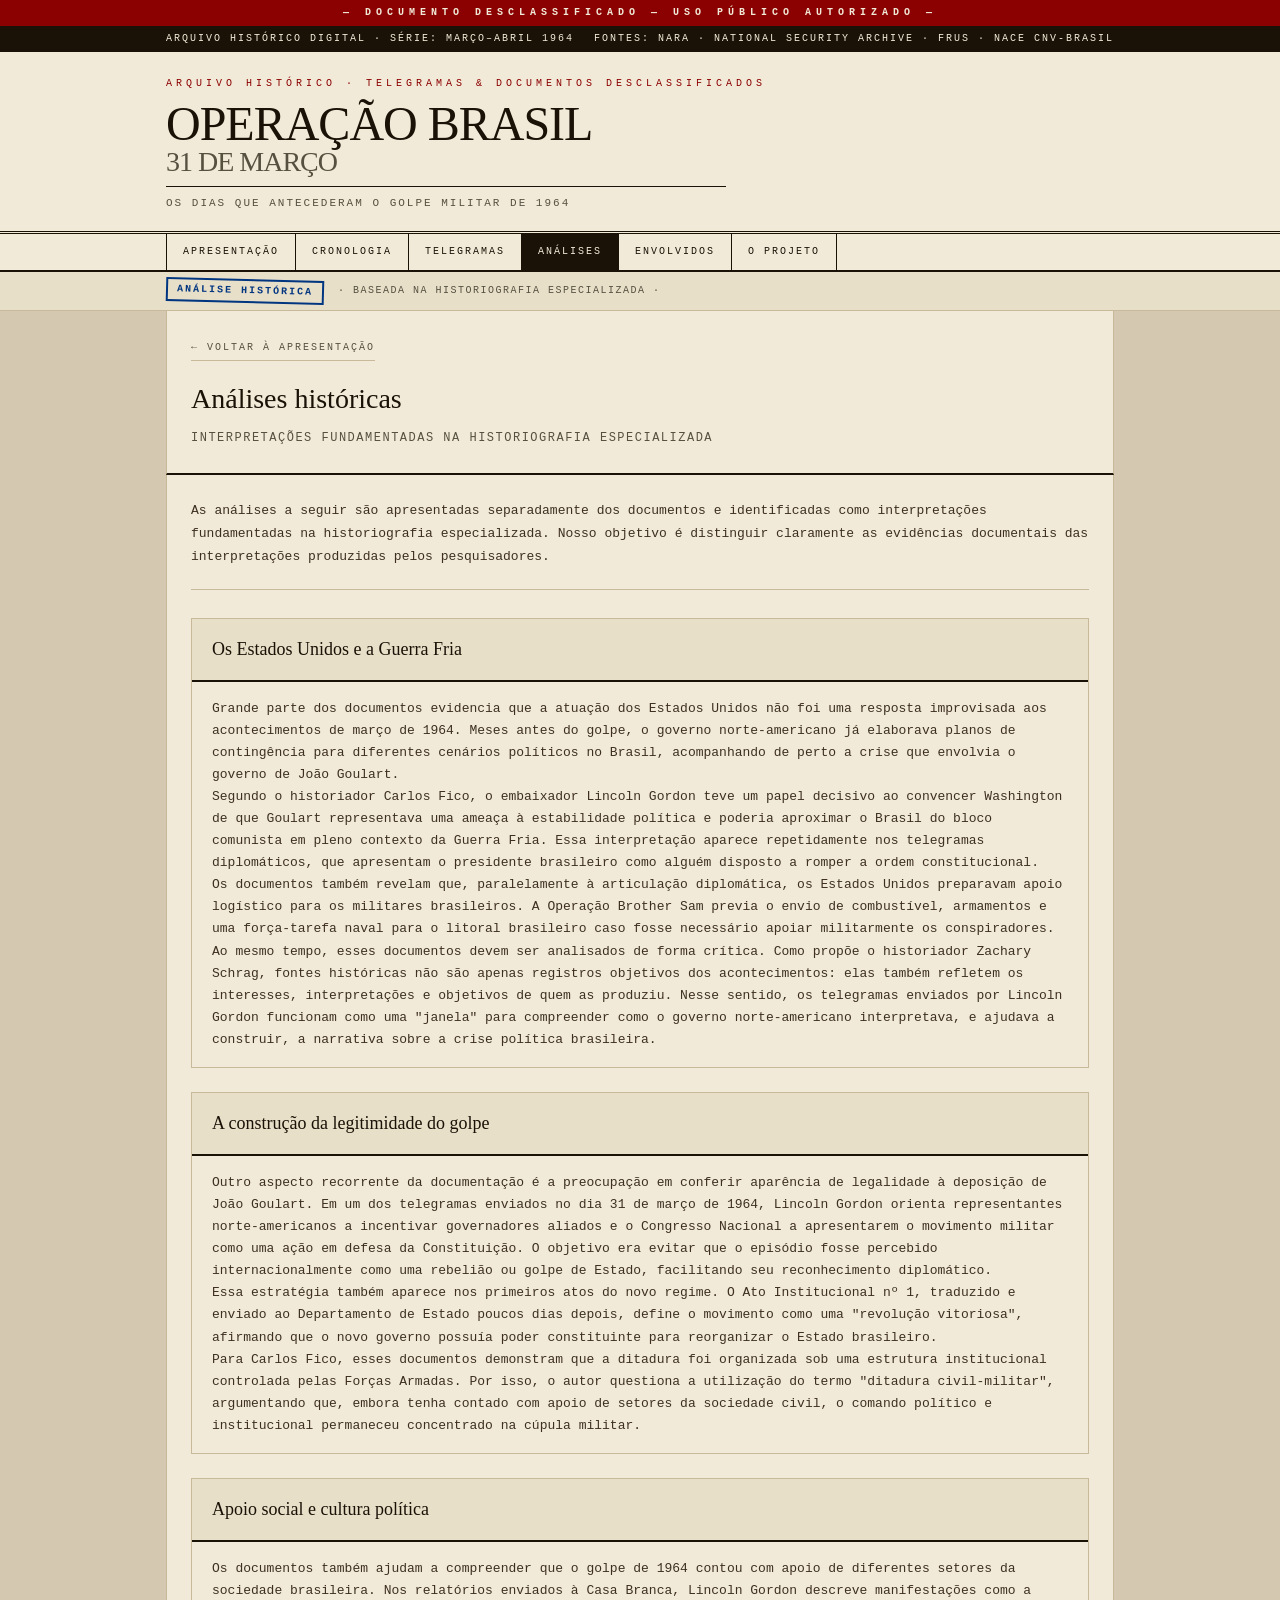
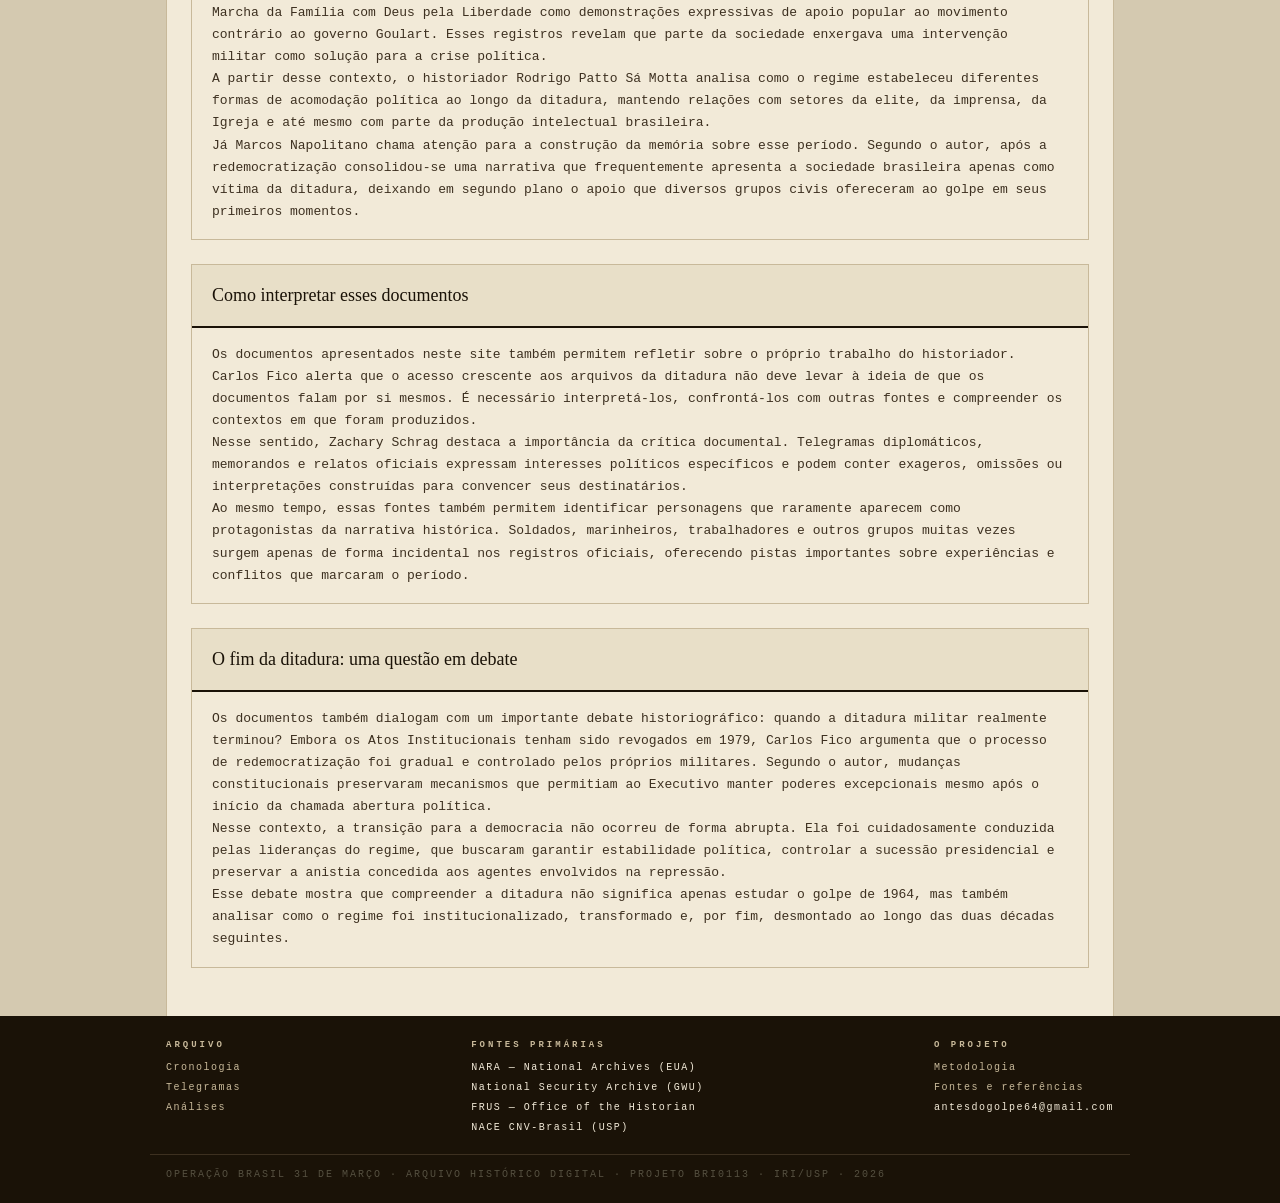
==== commit 34390480: "Add files via upload" ====
--- a/pages/analises.html
+++ b/pages/analises.html
@@ -7,25 +7,17 @@
   <link rel="stylesheet" href="../css/style.css">
 </head>
 <body>
-
 <div class="classify-bar">— documento desclassificado — uso público autorizado —</div>
-<div class="meta-bar">
-  <div class="container">
-    <span>ARQUIVO HISTÓRICO DIGITAL · SÉRIE: MARÇO–ABRIL 1964</span>
-    <span>FONTES: NARA · NATIONAL SECURITY ARCHIVE · FRUS · NACE CNV-BRASIL</span>
-  </div>
-</div>
-
+<div class="meta-bar"><div class="container"><span>ARQUIVO HISTÓRICO DIGITAL · SÉRIE: MARÇO–ABRIL 1964</span><span>FONTES: NARA · NATIONAL SECURITY ARCHIVE · FRUS · NACE CNV-BRASIL</span></div></div>
 <header class="site-header">
   <div class="container">
     <div class="header-left">
-      <div class="header-eyebrow">arquivo histórico · telegramas & documentos</div>
+      <div class="header-eyebrow">arquivo histórico · telegramas & documentos desclassificados</div>
       <div class="site-title">OPERAÇÃO BRASIL <span>31 DE MARÇO</span></div>
       <div class="site-subtitle">OS DIAS QUE ANTECEDERAM O GOLPE MILITAR DE 1964</div>
     </div>
   </div>
 </header>
-
 <nav class="site-nav">
   <div class="container">
     <a class="nav-item" href="../index.html">Apresentação</a>
@@ -36,66 +28,71 @@
     <a class="nav-item" href="sobre.html">O Projeto</a>
   </div>
 </nav>
-
-<div class="stamp-row">
-  <div class="container">
-    <span class="stamp azul">DESCLASSIFICADO</span>
-    <span>· ANÁLISES BASEADAS EM FONTES PRIMÁRIAS VERIFICADAS ·</span>
-  </div>
-</div>
+<div class="stamp-row"><div class="container"><span class="stamp azul">ANÁLISE HISTÓRICA</span><span>· BASEADA NA HISTORIOGRAFIA ESPECIALIZADA ·</span></div></div>
 
 <div class="container">
   <div class="page-header">
     <a class="back-link" href="../index.html">← Voltar à apresentação</a>
-    <h1 style="font-family:Georgia,serif; font-size:28px; font-weight:normal; margin-bottom:8px;">Análises históricas</h1>
-    <p style="font-size:12px; color:var(--cinza); letter-spacing:1.5px;">INTERPRETAÇÃO HISTORIOGRÁFICA · FONTES VERIFICADAS</p>
+    <h1 style="font-family:Georgia,serif;font-size:28px;font-weight:normal;margin-bottom:8px;">Análises históricas</h1>
+    <p style="font-size:12px;color:var(--cinza);letter-spacing:1.5px;">INTERPRETAÇÕES FUNDAMENTADAS NA HISTORIOGRAFIA ESPECIALIZADA</p>
   </div>
+  <div class="page-content">
+    <p style="font-size:13px;line-height:1.8;color:var(--tinta-suave);margin-bottom:28px;border-bottom:1px solid var(--papel-borda);padding-bottom:20px;">As análises a seguir são apresentadas separadamente dos documentos e identificadas como interpretações fundamentadas na historiografia especializada. Nosso objetivo é distinguir claramente as evidências documentais das interpretações produzidas pelos pesquisadores.</p>
 
-  <div class="page-content" style="max-width:720px;">
-
-    <div class="sobre-section">
-      <div class="sobre-section-label">Análise 01</div>
-      <h2>Os Estados Unidos e a Guerra Fria</h2>
-      <p>Grande parte dos documentos evidencia que a atuação dos Estados Unidos não foi uma resposta improvisada aos acontecimentos de março de 1964. Meses antes do golpe, o governo norte-americano já elaborava planos de contingência para diferentes cenários políticos no Brasil, acompanhando de perto a crise que envolvia o governo de João Goulart.</p>
-      <p>Segundo o historiador Carlos Fico, o embaixador norte-americano Lincoln Gordon teve um papel decisivo ao convencer Washington de que Goulart representava uma ameaça à estabilidade política e poderia aproximar o Brasil do bloco comunista em pleno contexto da Guerra Fria. Essa interpretação aparece repetidamente nos telegramas diplomáticos, que apresentam o presidente brasileiro como alguém disposto a romper a ordem constitucional.</p>
-      <p>Os documentos também revelam que, paralelamente à articulação diplomática, os Estados Unidos preparavam apoio logístico para os militares brasileiros. A Operação Brother Sam previa o envio de combustível, armamentos e uma força-tarefa naval para o litoral brasileiro caso fosse necessário apoiar militarmente os conspiradores.</p>
-      <p>Ao mesmo tempo, esses documentos devem ser analisados de forma crítica. Como propõe o historiador Zachary Schrag, fontes históricas não são apenas registros objetivos dos acontecimentos: elas também refletem os interesses, interpretações e objetivos de quem as produziu. Nesse sentido, os telegramas enviados por Lincoln Gordon funcionam como uma "janela" para compreender como o governo norte-americano interpretava, e ajudava a construir, a narrativa sobre a crise política brasileira.</p>
+    <div class="telegrama-doc">
+      <div class="telegrama-doc-header">
+        <div style="font-family:Georgia,serif;font-size:18px;">Os Estados Unidos e a Guerra Fria</div>
+      </div>
+      <div class="telegrama-doc-analysis" style="border-top:none;">
+        <p>Grande parte dos documentos evidencia que a atuação dos Estados Unidos não foi uma resposta improvisada aos acontecimentos de março de 1964. Meses antes do golpe, o governo norte-americano já elaborava planos de contingência para diferentes cenários políticos no Brasil, acompanhando de perto a crise que envolvia o governo de João Goulart.</p>
+        <p>Segundo o historiador Carlos Fico, o embaixador Lincoln Gordon teve um papel decisivo ao convencer Washington de que Goulart representava uma ameaça à estabilidade política e poderia aproximar o Brasil do bloco comunista em pleno contexto da Guerra Fria. Essa interpretação aparece repetidamente nos telegramas diplomáticos, que apresentam o presidente brasileiro como alguém disposto a romper a ordem constitucional.</p>
+        <p>Os documentos também revelam que, paralelamente à articulação diplomática, os Estados Unidos preparavam apoio logístico para os militares brasileiros. A Operação Brother Sam previa o envio de combustível, armamentos e uma força-tarefa naval para o litoral brasileiro caso fosse necessário apoiar militarmente os conspiradores.</p>
+        <p>Ao mesmo tempo, esses documentos devem ser analisados de forma crítica. Como propõe o historiador Zachary Schrag, fontes históricas não são apenas registros objetivos dos acontecimentos: elas também refletem os interesses, interpretações e objetivos de quem as produziu. Nesse sentido, os telegramas enviados por Lincoln Gordon funcionam como uma "janela" para compreender como o governo norte-americano interpretava, e ajudava a construir, a narrativa sobre a crise política brasileira.</p>
+      </div>
     </div>
 
-    <div class="sobre-section">
-      <div class="sobre-section-label">Análise 02</div>
-      <h2>A construção da legitimidade do golpe</h2>
-      <p>Outro aspecto recorrente da documentação é a preocupação em conferir aparência de legalidade à deposição de João Goulart.</p>
-      <p>Em um dos telegramas enviados no dia 31 de março de 1964, Lincoln Gordon orienta representantes norte-americanos a incentivar governadores aliados e o Congresso Nacional a apresentarem o movimento militar como uma ação em defesa da Constituição. O objetivo era evitar que o episódio fosse percebido internacionalmente como uma rebelião ou golpe de Estado, facilitando seu reconhecimento diplomático.</p>
-      <p>Essa estratégia também aparece nos primeiros atos do novo regime. O Ato Institucional nº 1, traduzido e enviado ao Departamento de Estado poucos dias depois, define o movimento como uma "revolução vitoriosa", afirmando que o novo governo possuía poder constituinte para reorganizar o Estado brasileiro.</p>
-      <p>Para Carlos Fico, esses documentos demonstram que a ditadura foi organizada sob uma estrutura institucional controlada pelas Forças Armadas. Por isso, o autor questiona a utilização do termo "ditadura civil-militar", argumentando que, embora tenha contado com apoio de setores da sociedade civil, o comando político e institucional permaneceu concentrado na cúpula militar.</p>
+    <div class="telegrama-doc">
+      <div class="telegrama-doc-header">
+        <div style="font-family:Georgia,serif;font-size:18px;">A construção da legitimidade do golpe</div>
+      </div>
+      <div class="telegrama-doc-analysis" style="border-top:none;">
+        <p>Outro aspecto recorrente da documentação é a preocupação em conferir aparência de legalidade à deposição de João Goulart. Em um dos telegramas enviados no dia 31 de março de 1964, Lincoln Gordon orienta representantes norte-americanos a incentivar governadores aliados e o Congresso Nacional a apresentarem o movimento militar como uma ação em defesa da Constituição. O objetivo era evitar que o episódio fosse percebido internacionalmente como uma rebelião ou golpe de Estado, facilitando seu reconhecimento diplomático.</p>
+        <p>Essa estratégia também aparece nos primeiros atos do novo regime. O Ato Institucional nº 1, traduzido e enviado ao Departamento de Estado poucos dias depois, define o movimento como uma "revolução vitoriosa", afirmando que o novo governo possuía poder constituinte para reorganizar o Estado brasileiro.</p>
+        <p>Para Carlos Fico, esses documentos demonstram que a ditadura foi organizada sob uma estrutura institucional controlada pelas Forças Armadas. Por isso, o autor questiona a utilização do termo "ditadura civil-militar", argumentando que, embora tenha contado com apoio de setores da sociedade civil, o comando político e institucional permaneceu concentrado na cúpula militar.</p>
+      </div>
     </div>
 
-    <div class="sobre-section">
-      <div class="sobre-section-label">Análise 03</div>
-      <h2>Apoio social e cultura política</h2>
-      <p>Os documentos também ajudam a compreender que o golpe de 1964 contou com apoio de diferentes setores da sociedade brasileira.</p>
-      <p>Nos relatórios enviados à Casa Branca, Lincoln Gordon descreve manifestações como a Marcha da Família com Deus pela Liberdade como demonstrações expressivas de apoio popular ao movimento contrário ao governo Goulart. Esses registros revelam que parte da sociedade enxergava uma intervenção militar como solução para a crise política.</p>
-      <p>A partir desse contexto, o historiador Rodrigo Patto Sá Motta analisa como o regime estabeleceu diferentes formas de acomodação política ao longo da ditadura, mantendo relações com setores da elite, da imprensa, da Igreja e até mesmo com parte da produção intelectual brasileira.</p>
-      <p>Já Marcos Napolitano chama atenção para a construção da memória sobre esse período. Segundo o autor, após a redemocratização consolidou-se uma narrativa que frequentemente apresenta a sociedade brasileira apenas como vítima da ditadura, deixando em segundo plano o apoio que diversos grupos civis ofereceram ao golpe em seus primeiros momentos.</p>
+    <div class="telegrama-doc">
+      <div class="telegrama-doc-header">
+        <div style="font-family:Georgia,serif;font-size:18px;">Apoio social e cultura política</div>
+      </div>
+      <div class="telegrama-doc-analysis" style="border-top:none;">
+        <p>Os documentos também ajudam a compreender que o golpe de 1964 contou com apoio de diferentes setores da sociedade brasileira. Nos relatórios enviados à Casa Branca, Lincoln Gordon descreve manifestações como a Marcha da Família com Deus pela Liberdade como demonstrações expressivas de apoio popular ao movimento contrário ao governo Goulart. Esses registros revelam que parte da sociedade enxergava uma intervenção militar como solução para a crise política.</p>
+        <p>A partir desse contexto, o historiador Rodrigo Patto Sá Motta analisa como o regime estabeleceu diferentes formas de acomodação política ao longo da ditadura, mantendo relações com setores da elite, da imprensa, da Igreja e até mesmo com parte da produção intelectual brasileira.</p>
+        <p>Já Marcos Napolitano chama atenção para a construção da memória sobre esse período. Segundo o autor, após a redemocratização consolidou-se uma narrativa que frequentemente apresenta a sociedade brasileira apenas como vítima da ditadura, deixando em segundo plano o apoio que diversos grupos civis ofereceram ao golpe em seus primeiros momentos.</p>
+      </div>
     </div>
 
-    <div class="sobre-section">
-      <div class="sobre-section-label">Análise 04</div>
-      <h2>Como interpretar esses documentos?</h2>
-      <p>Os documentos apresentados neste site também permitem refletir sobre o próprio trabalho do historiador.</p>
-      <p>Carlos Fico alerta que o acesso crescente aos arquivos da ditadura não deve levar à ideia de que os documentos falam por si mesmos. É necessário interpretá-los, confrontá-los com outras fontes e compreender os contextos em que foram produzidos.</p>
-      <p>Nesse sentido, Zachary Schrag destaca a importância da crítica documental. Telegramas diplomáticos, memorandos e relatos oficiais expressam interesses políticos específicos e podem conter exageros, omissões ou interpretações construídas para convencer seus destinatários.</p>
-      <p>Ao mesmo tempo, essas fontes também permitem identificar personagens que raramente aparecem como protagonistas da narrativa histórica. Soldados, marinheiros, trabalhadores e outros grupos muitas vezes surgem apenas de forma incidental nos registros oficiais, oferecendo pistas importantes sobre experiências e conflitos que marcaram o período.</p>
+    <div class="telegrama-doc">
+      <div class="telegrama-doc-header">
+        <div style="font-family:Georgia,serif;font-size:18px;">Como interpretar esses documentos</div>
+      </div>
+      <div class="telegrama-doc-analysis" style="border-top:none;">
+        <p>Os documentos apresentados neste site também permitem refletir sobre o próprio trabalho do historiador. Carlos Fico alerta que o acesso crescente aos arquivos da ditadura não deve levar à ideia de que os documentos falam por si mesmos. É necessário interpretá-los, confrontá-los com outras fontes e compreender os contextos em que foram produzidos.</p>
+        <p>Nesse sentido, Zachary Schrag destaca a importância da crítica documental. Telegramas diplomáticos, memorandos e relatos oficiais expressam interesses políticos específicos e podem conter exageros, omissões ou interpretações construídas para convencer seus destinatários.</p>
+        <p>Ao mesmo tempo, essas fontes também permitem identificar personagens que raramente aparecem como protagonistas da narrativa histórica. Soldados, marinheiros, trabalhadores e outros grupos muitas vezes surgem apenas de forma incidental nos registros oficiais, oferecendo pistas importantes sobre experiências e conflitos que marcaram o período.</p>
+      </div>
     </div>
 
-    <div class="sobre-section" style="border-bottom:none; margin-bottom:0;">
-      <div class="sobre-section-label">Análise 05</div>
-      <h2>O fim da ditadura: uma questão em debate</h2>
-      <p>Os documentos também dialogam com um importante debate historiográfico: quando a ditadura militar realmente terminou?</p>
-      <p>Embora os Atos Institucionais tenham sido revogados em 1979, Carlos Fico argumenta que o processo de redemocratização foi gradual e controlado pelos próprios militares. Segundo o autor, mudanças constitucionais preservaram mecanismos que permitiam ao Executivo manter poderes excepcionais mesmo após o início da chamada abertura política.</p>
-      <p>Nesse contexto, a transição para a democracia não ocorreu de forma abrupta. Ela foi cuidadosamente conduzida pelas lideranças do regime, que buscaram garantir estabilidade política, controlar a sucessão presidencial e preservar a anistia concedida aos agentes envolvidos na repressão.</p>
-      <p>Esse debate mostra que compreender a ditadura não significa apenas estudar o golpe de 1964, mas também analisar como o regime foi institucionalizado, transformado e, por fim, desmontado ao longo das duas décadas seguintes.</p>
+    <div class="telegrama-doc">
+      <div class="telegrama-doc-header">
+        <div style="font-family:Georgia,serif;font-size:18px;">O fim da ditadura: uma questão em debate</div>
+      </div>
+      <div class="telegrama-doc-analysis" style="border-top:none;">
+        <p>Os documentos também dialogam com um importante debate historiográfico: quando a ditadura militar realmente terminou? Embora os Atos Institucionais tenham sido revogados em 1979, Carlos Fico argumenta que o processo de redemocratização foi gradual e controlado pelos próprios militares. Segundo o autor, mudanças constitucionais preservaram mecanismos que permitiam ao Executivo manter poderes excepcionais mesmo após o início da chamada abertura política.</p>
+        <p>Nesse contexto, a transição para a democracia não ocorreu de forma abrupta. Ela foi cuidadosamente conduzida pelas lideranças do regime, que buscaram garantir estabilidade política, controlar a sucessão presidencial e preservar a anistia concedida aos agentes envolvidos na repressão.</p>
+        <p>Esse debate mostra que compreender a ditadura não significa apenas estudar o golpe de 1964, mas também analisar como o regime foi institucionalizado, transformado e, por fim, desmontado ao longo das duas décadas seguintes.</p>
+      </div>
     </div>
 
   </div>
@@ -103,30 +100,11 @@
 
 <footer class="site-footer">
   <div class="container">
-    <div class="footer-col">
-      <strong>Arquivo</strong>
-      <a href="cronologia.html">Cronologia</a><br>
-      <a href="telegramas.html">Telegramas</a><br>
-      <a href="analises.html">Análises</a><br>
-      <a href="envolvidos.html">Envolvidos</a>
-    </div>
-    <div class="footer-col">
-      <strong>Fontes primárias</strong>
-      NARA — National Archives (EUA)<br>
-      National Security Archive (GWU)<br>
-      FRUS — Office of the Historian<br>
-      NACE CNV-Brasil (USP)
-    </div>
-    <div class="footer-col">
-      <strong>Sobre o projeto</strong>
-      <a href="sobre.html">O Projeto</a><br>
-      <a href="sobre.html">Fontes e referências</a>
-    </div>
+    <div class="footer-col"><strong>Arquivo</strong><a href="cronologia.html">Cronologia</a><br><a href="telegramas.html">Telegramas</a><br><a href="analises.html">Análises</a></div>
+    <div class="footer-col"><strong>Fontes primárias</strong>NARA — National Archives (EUA)<br>National Security Archive (GWU)<br>FRUS — Office of the Historian<br>NACE CNV-Brasil (USP)</div>
+    <div class="footer-col"><strong>O Projeto</strong><a href="sobre.html">Metodologia</a><br><a href="sobre.html">Fontes e referências</a><br>antesdogolpe64@gmail.com</div>
   </div>
-  <div class="footer-bottom container">
-    OPERAÇÃO BRASIL 31 DE MARÇO · ARQUIVO HISTÓRICO DIGITAL · PROJETO BRI0113 · IRI/USP · 2026
-  </div>
+  <div class="footer-bottom container">OPERAÇÃO BRASIL 31 DE MARÇO · ARQUIVO HISTÓRICO DIGITAL · PROJETO BRI0113 · IRI/USP · 2026</div>
 </footer>
-
 </body>
 </html>
--- a/css/style.css
+++ b/css/style.css
@@ -1,4 +1,4 @@
-/* Fontes do sistema — funcionam offline e no GitHub Pages */
+/* Fontes do sistema — funcionam offline */
 
 *, *::before, *::after { box-sizing: border-box; margin: 0; padding: 0; }
 
@@ -17,7 +17,7 @@
 html { scroll-behavior: smooth; }
 
 body {
-  font-family: 'Courier New', 'Courier', monospace;
+  font-family: 'Courier New', 'Courier New', monospace;
   background: #d4c9b0;
   color: var(--tinta);
   font-size: 15px;
@@ -79,7 +79,7 @@
   margin-bottom: 8px;
 }
 .site-title {
-  font-family: 'Georgia', 'Palatino Linotype', serif;
+  font-family: Georgia, serif;
   font-size: 48px;
   font-weight: normal;
   line-height: 1.0;
@@ -188,7 +188,7 @@
   margin-bottom: 8px;
 }
 .hero-hed {
-  font-family: 'Georgia', 'Palatino Linotype', serif;
+  font-family: Georgia, serif;
   font-size: 26px;
   font-weight: normal;
   line-height: 1.2;
@@ -285,7 +285,7 @@
   text-transform: uppercase;
 }
 .article-hed {
-  font-family: 'Georgia', 'Palatino Linotype', serif;
+  font-family: Georgia, serif;
   font-size: 16px;
   font-weight: normal;
   line-height: 1.3;
@@ -509,7 +509,7 @@
   border-top: 2px solid var(--tinta);
 }
 .telegrama-doc-analysis h3 {
-  font-family: 'Georgia', 'Palatino Linotype', serif;
+  font-family: Georgia, serif;
   font-size: 15px;
   font-weight: normal;
   margin-bottom: 10px;
@@ -541,7 +541,7 @@
 }
 .cronologia-content { padding: 16px; }
 .cronologia-content h3 {
-  font-family: 'Georgia', 'Palatino Linotype', serif;
+  font-family: Georgia, serif;
   font-size: 17px;
   font-weight: normal;
   margin-bottom: 6px;
@@ -561,174 +561,6 @@
   border-bottom: 1px solid var(--papel-borda);
 }
 .back-link:hover { color: var(--tinta); border-color: var(--tinta); text-decoration: none; }
-
-/* ── PERGUNTA BANNER ── */
-.pergunta-banner {
-  background: var(--tinta);
-  color: var(--papel);
-  padding: 14px 20px;
-  display: flex;
-  gap: 16px;
-  align-items: baseline;
-  flex-wrap: wrap;
-  border-left: 4px solid var(--vermelho);
-}
-.pergunta-label {
-  font-size: 9px;
-  letter-spacing: 3px;
-  text-transform: uppercase;
-  color: var(--papel-borda);
-  white-space: nowrap;
-  flex-shrink: 0;
-}
-.pergunta-texto {
-  font-family: 'Georgia', 'Palatino Linotype', serif;
-  font-size: 14px;
-  line-height: 1.5;
-  color: var(--papel);
-}
-
-/* ── SOBRE / INDEX PAGE ── */
-.sobre-hero {
-  background: var(--papel);
-  border-left: 1px solid var(--papel-borda);
-  border-right: 1px solid var(--papel-borda);
-  border-bottom: 2px solid var(--tinta);
-  padding: 32px 32px 28px;
-}
-.sobre-hero-label {
-  font-size: 9px;
-  letter-spacing: 4px;
-  text-transform: uppercase;
-  color: var(--vermelho);
-  margin-bottom: 12px;
-}
-.sobre-hero-title {
-  font-family: 'Georgia', 'Palatino Linotype', serif;
-  font-size: 24px;
-  font-weight: normal;
-  line-height: 1.35;
-  color: var(--tinta);
-  margin-bottom: 20px;
-  max-width: 700px;
-}
-.sobre-img {
-  width: 100%;
-  max-height: 320px;
-  object-fit: cover;
-  border: 1px solid var(--papel-borda);
-  display: block;
-  margin-bottom: 6px;
-  filter: sepia(30%) contrast(1.05);
-}
-.img-placeholder {
-  width: 100%;
-  height: 220px;
-  background: var(--papel-escuro);
-  border: 1px solid var(--papel-borda);
-  display: flex;
-  align-items: center;
-  justify-content: center;
-  font-size: 10px;
-  letter-spacing: 2px;
-  color: var(--cinza);
-  text-transform: uppercase;
-  margin-bottom: 6px;
-  position: relative;
-  overflow: hidden;
-}
-.img-placeholder::after {
-  content: '';
-  position: absolute;
-  inset: 0;
-  background: repeating-linear-gradient(45deg, transparent, transparent 10px, rgba(0,0,0,0.02) 10px, rgba(0,0,0,0.02) 11px);
-}
-.img-caption {
-  font-size: 10px;
-  color: var(--cinza);
-  letter-spacing: 1px;
-  margin-bottom: 20px;
-  font-style: italic;
-  line-height: 1.5;
-}
-.sobre-grid {
-  display: grid;
-  grid-template-columns: 1fr 300px;
-  background: var(--papel);
-  border-left: 1px solid var(--papel-borda);
-  border-right: 1px solid var(--papel-borda);
-}
-.sobre-main { padding: 28px 32px; border-right: 1px solid var(--papel-borda); }
-.sobre-sidebar { padding: 20px 16px; }
-.sobre-section { margin-bottom: 28px; padding-bottom: 28px; border-bottom: 1px solid var(--papel-borda); }
-.sobre-section:last-child { border-bottom: none; margin-bottom: 0; }
-.sobre-section-label {
-  font-size: 9px;
-  letter-spacing: 4px;
-  text-transform: uppercase;
-  color: var(--vermelho);
-  margin-bottom: 6px;
-}
-.sobre-section h2 {
-  font-family: 'Georgia', 'Palatino Linotype', serif;
-  font-size: 18px;
-  font-weight: normal;
-  margin-bottom: 12px;
-  color: var(--tinta);
-}
-.sobre-section p {
-  font-size: 13px;
-  line-height: 1.85;
-  color: var(--tinta-suave);
-  margin-bottom: 10px;
-}
-.sobre-section p:last-child { margin-bottom: 0; }
-.nav-grid {
-  display: grid;
-  grid-template-columns: 1fr 1fr;
-  gap: 1px;
-  background: var(--papel-borda);
-  border: 1px solid var(--papel-borda);
-  margin-top: 10px;
-}
-.nav-grid-item {
-  background: var(--papel);
-  padding: 14px;
-  display: block;
-  transition: background 0.1s;
-}
-.nav-grid-item:hover { background: var(--papel-escuro); text-decoration: none; }
-.nav-grid-label {
-  font-size: 9px;
-  letter-spacing: 2px;
-  text-transform: uppercase;
-  color: var(--cinza);
-  margin-bottom: 4px;
-}
-.nav-grid-title {
-  font-family: 'Georgia', 'Palatino Linotype', serif;
-  font-size: 13px;
-  color: var(--tinta);
-  line-height: 1.3;
-}
-.fonte-item {
-  font-size: 12px;
-  padding: 10px 0;
-  border-bottom: 1px dashed var(--papel-borda);
-  line-height: 1.6;
-  color: var(--tinta-suave);
-}
-.fonte-item:last-child { border-bottom: none; }
-.fonte-item a { color: var(--azul); }
-.fonte-item a:hover { color: var(--tinta); }
-.fonte-sigla {
-  display: block;
-  font-size: 9px;
-  letter-spacing: 2px;
-  text-transform: uppercase;
-  color: var(--cinza);
-  margin-bottom: 2px;
-}
 
 /* ── RESPONSIVE ── */
 @media (max-width: 720px) {
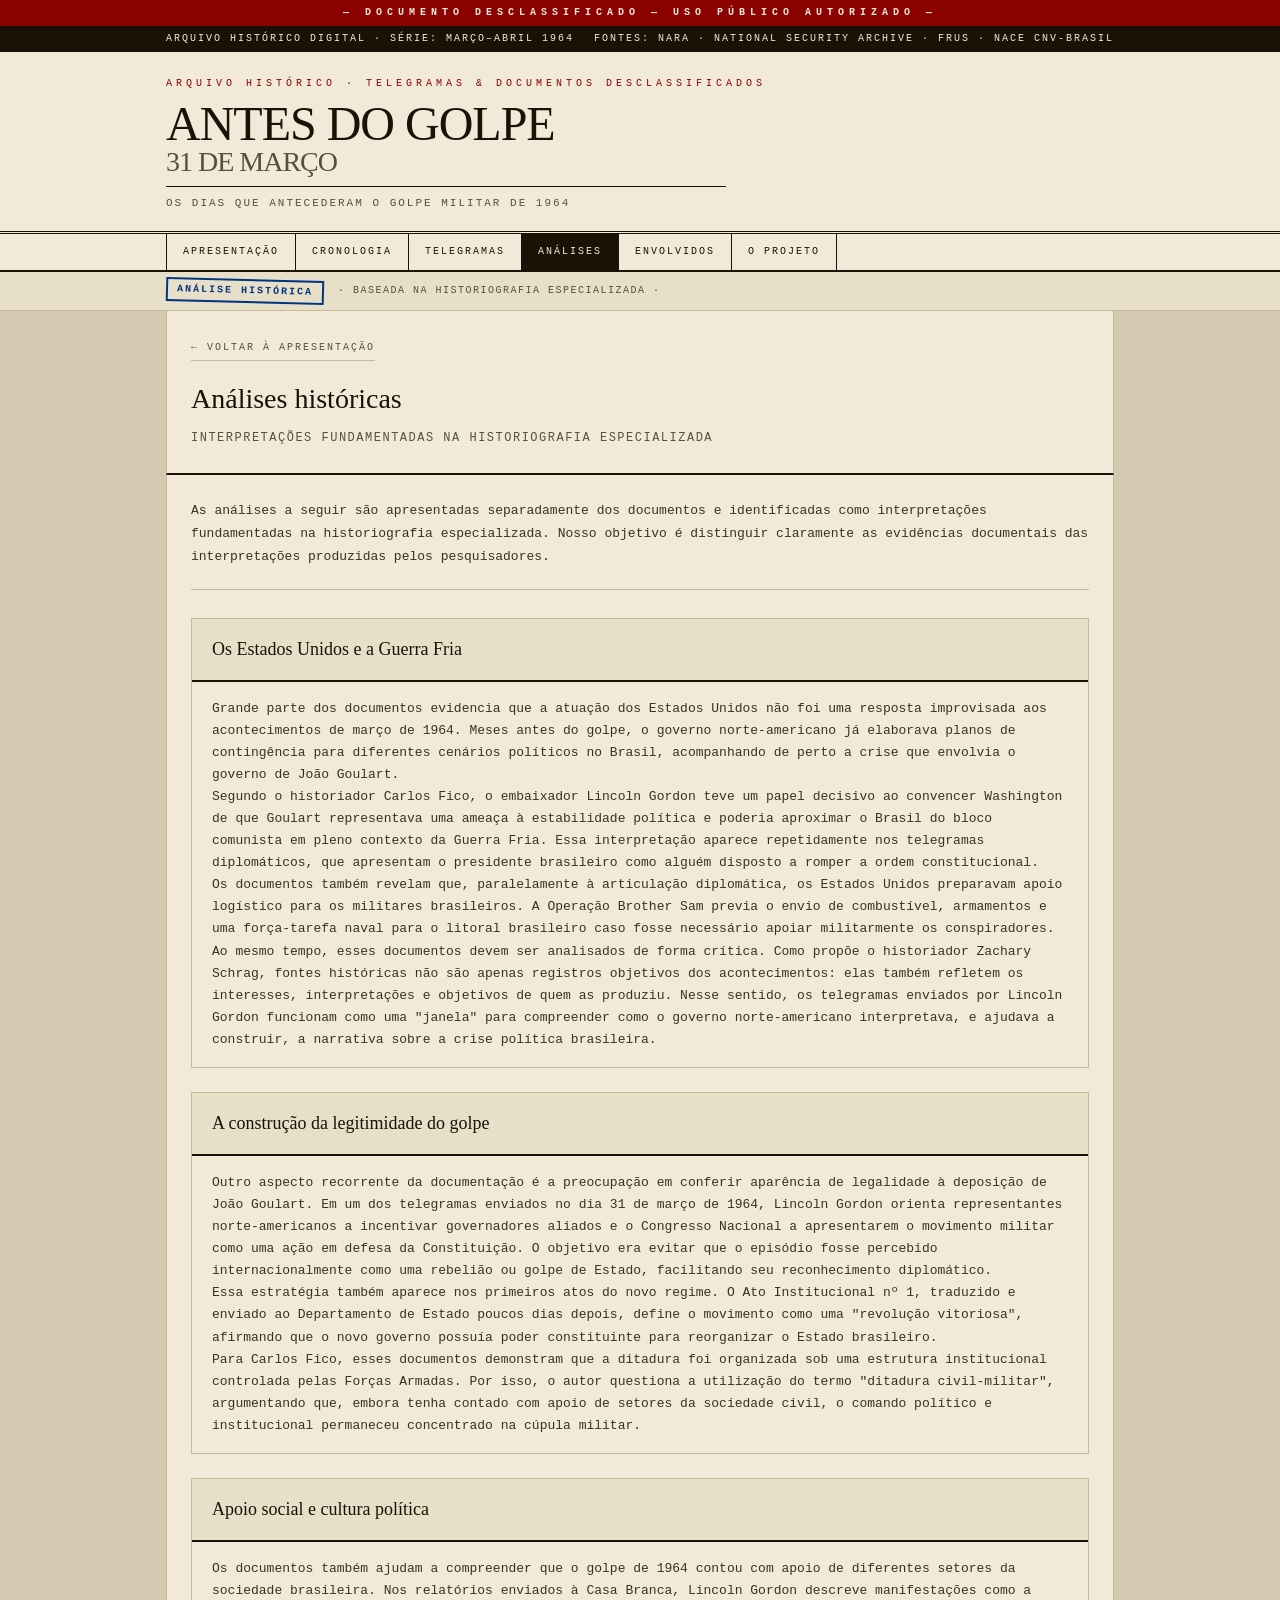
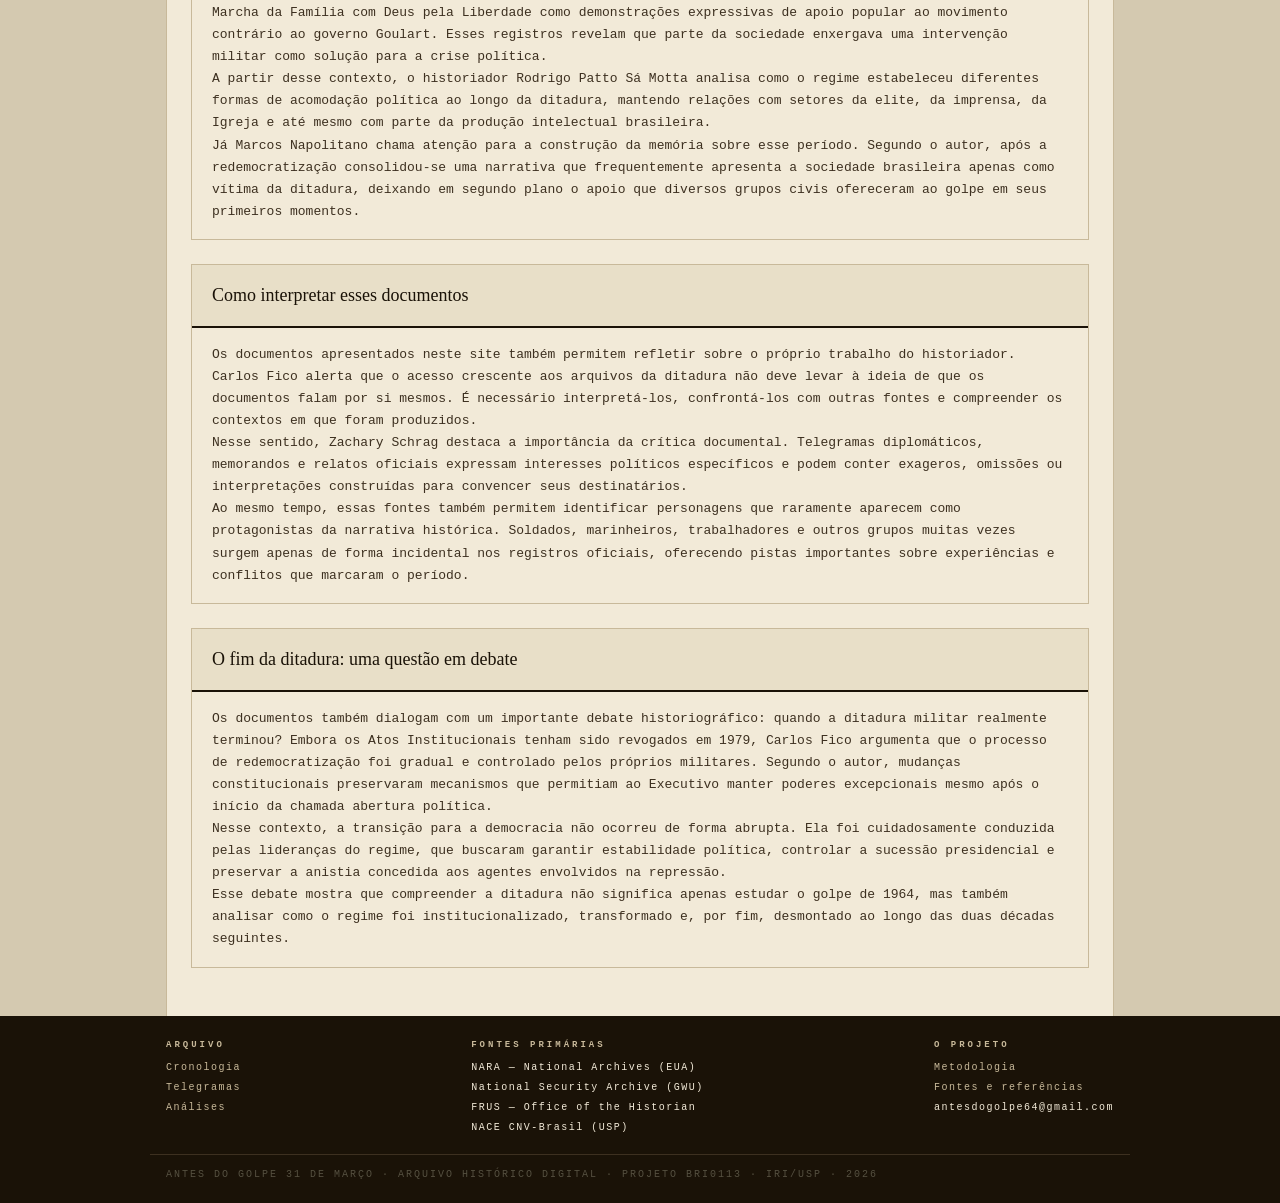
==== commit 5ec5dc17: "Add files via upload" ====
--- a/pages/analises.html
+++ b/pages/analises.html
@@ -3,7 +3,7 @@
 <head>
   <meta charset="UTF-8">
   <meta name="viewport" content="width=device-width, initial-scale=1.0">
-  <title>Análises · Operação Brasil 31 de Março</title>
+  <title>Análises · Antes do Golpe 31 de Março</title>
   <link rel="stylesheet" href="../css/style.css">
 </head>
 <body>
@@ -13,7 +13,7 @@
   <div class="container">
     <div class="header-left">
       <div class="header-eyebrow">arquivo histórico · telegramas & documentos desclassificados</div>
-      <div class="site-title">OPERAÇÃO BRASIL <span>31 DE MARÇO</span></div>
+      <div class="site-title">ANTES DO GOLPE <span>31 DE MARÇO</span></div>
       <div class="site-subtitle">OS DIAS QUE ANTECEDERAM O GOLPE MILITAR DE 1964</div>
     </div>
   </div>
@@ -104,7 +104,7 @@
     <div class="footer-col"><strong>Fontes primárias</strong>NARA — National Archives (EUA)<br>National Security Archive (GWU)<br>FRUS — Office of the Historian<br>NACE CNV-Brasil (USP)</div>
     <div class="footer-col"><strong>O Projeto</strong><a href="sobre.html">Metodologia</a><br><a href="sobre.html">Fontes e referências</a><br>antesdogolpe64@gmail.com</div>
   </div>
-  <div class="footer-bottom container">OPERAÇÃO BRASIL 31 DE MARÇO · ARQUIVO HISTÓRICO DIGITAL · PROJETO BRI0113 · IRI/USP · 2026</div>
+  <div class="footer-bottom container">ANTES DO GOLPE 31 DE MARÇO · ARQUIVO HISTÓRICO DIGITAL · PROJETO BRI0113 · IRI/USP · 2026</div>
 </footer>
 </body>
 </html>
--- a/css/style.css
+++ b/css/style.css
@@ -548,6 +548,134 @@
 }
 .cronologia-content p { font-size: 13px; color: var(--tinta-suave); line-height: 1.6; }
 .cronologia-content .tag { margin-top: 8px; }
+
+/* ── SOBRE / APRESENTAÇÃO PAGE ── */
+.sobre-hero { margin-bottom: 8px; }
+.sobre-hero-label {
+  font-size: 9px;
+  letter-spacing: 4px;
+  text-transform: uppercase;
+  color: var(--vermelho);
+  margin-bottom: 8px;
+}
+.sobre-hero-title {
+  font-family: Georgia, serif;
+  font-size: 26px;
+  font-weight: normal;
+  line-height: 1.3;
+  color: var(--tinta);
+  margin-bottom: 16px;
+}
+.sobre-img {
+  width: 100%;
+  display: block;
+  border: 1px solid var(--papel-borda);
+}
+.img-caption {
+  font-size: 11px;
+  font-style: italic;
+  line-height: 1.6;
+  color: var(--cinza);
+  margin-top: 6px;
+  margin-bottom: 24px;
+}
+.sobre-grid {
+  display: grid;
+  grid-template-columns: 1fr 300px;
+  gap: 32px;
+  align-items: start;
+}
+.sobre-main { min-width: 0; }
+.sobre-section {
+  margin-bottom: 28px;
+  padding-bottom: 24px;
+  border-bottom: 1px solid var(--papel-borda);
+}
+.sobre-section:last-child {
+  margin-bottom: 0;
+  padding-bottom: 0;
+  border-bottom: none;
+}
+.sobre-section-label {
+  font-size: 9px;
+  letter-spacing: 4px;
+  text-transform: uppercase;
+  color: var(--cinza);
+  margin-bottom: 8px;
+}
+.sobre-section h2 {
+  font-family: Georgia, serif;
+  font-size: 21px;
+  font-weight: normal;
+  color: var(--tinta);
+  margin-bottom: 12px;
+}
+.sobre-section p {
+  font-size: 13px;
+  line-height: 1.75;
+  color: var(--tinta-suave);
+  margin-bottom: 10px;
+}
+.sobre-section p:last-child { margin-bottom: 0; }
+
+/* Nav grid (links to sections, homepage) */
+.nav-grid {
+  display: grid;
+  grid-template-columns: repeat(2, 1fr);
+  gap: 1px;
+  background: var(--papel-borda);
+  border: 1px solid var(--papel-borda);
+  margin-top: 16px;
+}
+.nav-grid-item {
+  background: var(--papel);
+  padding: 14px 16px;
+  display: block;
+  transition: background 0.1s;
+}
+.nav-grid-item:hover { background: var(--papel-escuro); text-decoration: none; }
+.nav-grid-label {
+  font-size: 9px;
+  letter-spacing: 2px;
+  text-transform: uppercase;
+  color: var(--vermelho);
+  margin-bottom: 4px;
+}
+.nav-grid-title {
+  font-family: Georgia, serif;
+  font-size: 14px;
+  color: var(--tinta);
+  line-height: 1.3;
+}
+
+/* Sidebar aside used on Apresentação */
+.sobre-sidebar { min-width: 0; }
+
+/* Fonte / reference items (used in sidebars and O Projeto) */
+.fonte-item {
+  font-size: 12px;
+  line-height: 1.65;
+  color: var(--tinta-suave);
+  padding: 8px 0;
+  border-bottom: 1px dashed var(--papel-borda);
+}
+.fonte-item:last-child { border-bottom: none; }
+.fonte-sigla {
+  display: block;
+  font-size: 10px;
+  font-weight: 700;
+  letter-spacing: 1.5px;
+  text-transform: uppercase;
+  color: var(--vermelho);
+  margin-bottom: 2px;
+}
+.fonte-item a { color: var(--azul); }
+.fonte-item a:hover { text-decoration: underline; }
+
+/* Cronologia list wrapper */
+.cronologia-lista {
+  border: 1px solid var(--papel-borda);
+}
 
 /* ── BACK LINK ── */
 .back-link {
@@ -576,4 +704,6 @@
   .cronologia-entry { grid-template-columns: 90px 1fr; }
   .telegrama-doc-grid { grid-template-columns: 1fr; }
   .site-header .container { flex-direction: column; }
-}
+  .sobre-grid { grid-template-columns: 1fr; }
+  .nav-grid { grid-template-columns: 1fr; }
+}
